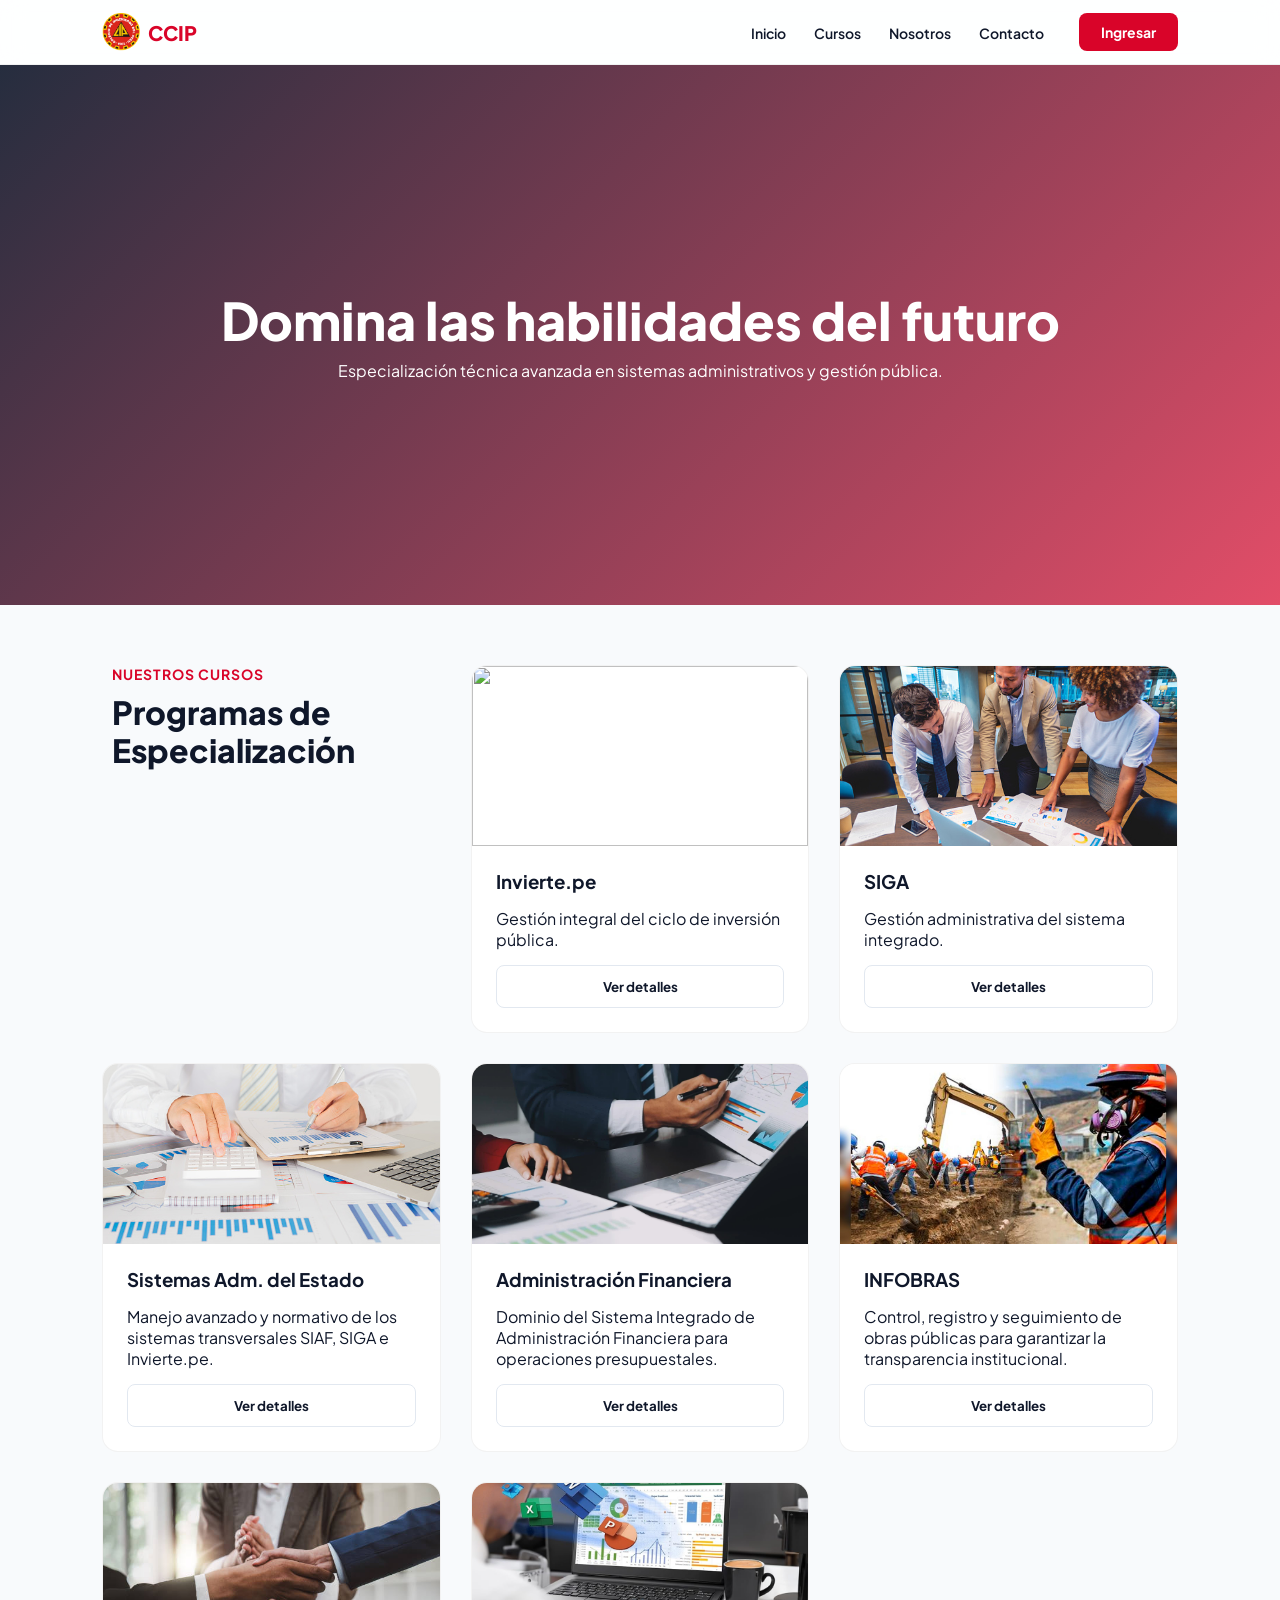
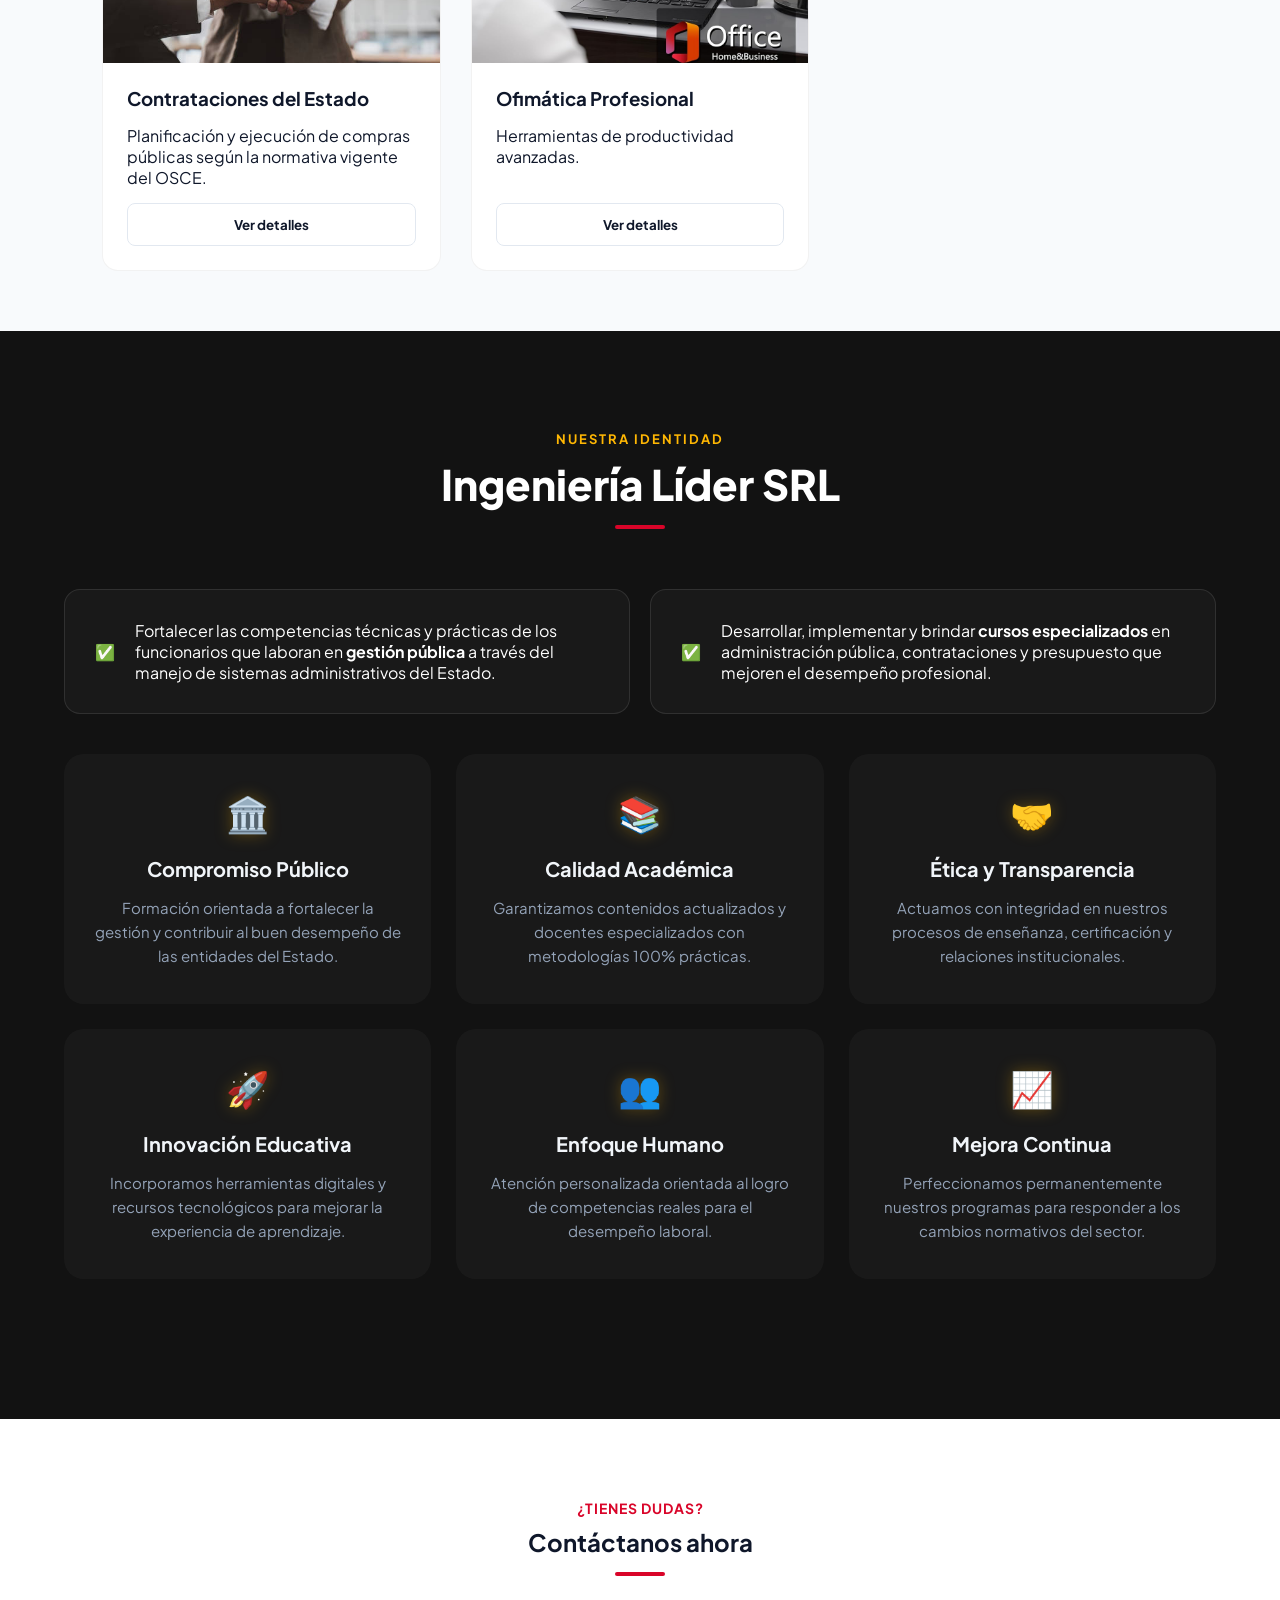
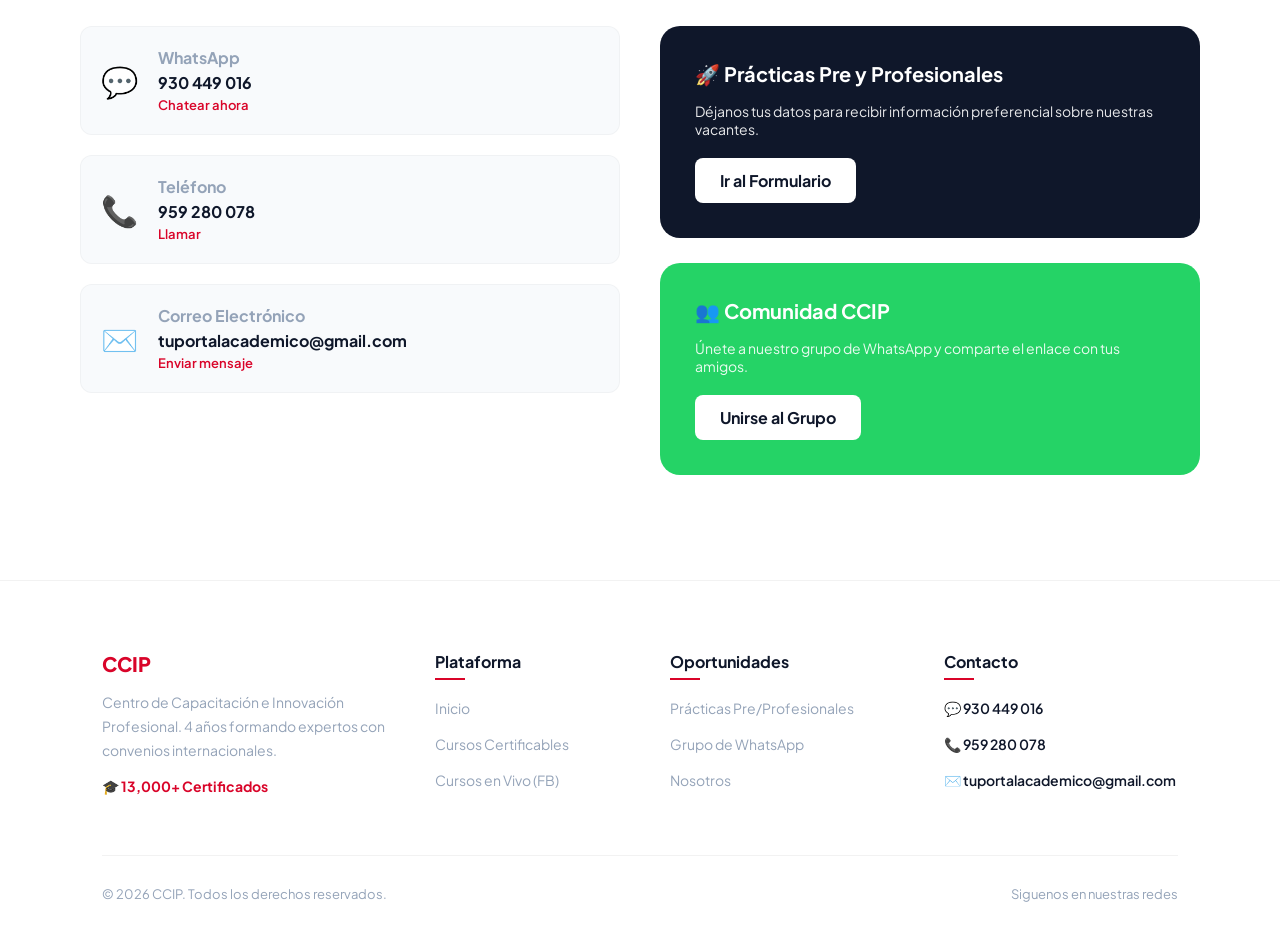
==== index.html @ 37084338 "icon Agregado para la ventana de busqueda" ====
<!DOCTYPE html>
<html lang="es">
<head>
    <meta charset="UTF-8">
    <meta name="viewport" content="width=device-width, initial-scale=1.0">
    <title>CCIP | Plataforma de Cursos</title>
    <link rel="icon" type="image/png" href="img/log.svg">
    
    <link rel="apple-touch-icon" href="img/log.svg">
    <link rel="stylesheet" href="style/styles.css">

    <link href="https://fonts.googleapis.com/css2?family=Plus+Jakarta+Sans:wght@400;600;700;800&display=swap" rel="stylesheet">
</head>
<body>

    <div id="header"></div>
    <main id="home"></main>
    <div id="footer"></div>

    <script>
        document.addEventListener("DOMContentLoaded", initApp);

        async function loadComponent(id, file) {
            const container = document.getElementById(id);
            if (!container) return;

            try {
                const response = await fetch(file);
                if (!response.ok) throw new Error(`Error ${response.status}`);
                
                const html = await response.text();
                container.innerHTML = html;

                // Avisamos al CSS que el componente ya cargó
                container.classList.add('loaded');

                if (id === "header") initMenu();
            } catch (error) {
                console.error(`Error cargando ${file}:`, error);
                container.innerHTML = `<p style="text-align:center;padding:20px">Error al cargar contenido.</p>`;
            }
        }

        function initMenu() {
            const hamburger = document.querySelector(".hamburger");
            const navMenu = document.querySelector(".nav-menu");
            const navLinks = document.querySelectorAll(".nav-links a");

            if (!hamburger || !navMenu) return;

            const toggleMenu = () => {
                hamburger.classList.toggle("active");
                navMenu.classList.toggle("active");
                document.body.classList.toggle("menu-open");
            };

            hamburger.addEventListener("click", toggleMenu);

            navLinks.forEach(link => {
                link.addEventListener("click", () => {
                    hamburger.classList.remove("active");
                    navMenu.classList.remove("active");
                    document.body.classList.remove("menu-open");
                });
            });

            window.addEventListener("resize", () => {
                if (window.innerWidth > 992 && navMenu.classList.contains("active")) {
                    hamburger.classList.remove("active");
                    navMenu.classList.remove("active");
                    document.body.classList.remove("menu-open");
                }
            });
        }

        async function initApp() {
            // Carga secuencial para mejor control, o Promise.all para velocidad
            await loadComponent("header", "header.html");
            await loadComponent("home", "home.html");
            await loadComponent("footer", "footer.html");
            console.log("Plataforma CCIP lista.");
        }
    </script>
</body>
</html>
---- style/styles.css ----
/* ======================================================
VARIABLES GLOBALES
====================================================== */

:root {
    /* Paleta de Identidad */
    --primary: #d90429; /* Rojo principal */
    --primary-dark: #b10322; /* Rojo oscuro para hovers */
    --accent: #ffb703; /* Amarillo vibrante para iconos/detalles */
    --accent-soft: #ffea00; /* Amarillo suave */

    /* Fondos y Textos */
    --bg-dark: #121212; /* Reemplazo del azul oscuro por Negro/Gris neutro */
    --bg-card: #1e1e1e; /* Color para tarjetas sobre fondo oscuro */
    --white: #ffffff;
    --text-dark: #0f172a;
    --text-light: #94a3b8;

    /* Otros */
    --nav-height: 65px;
    --transition: 0.3s cubic-bezier(0.4, 0, 0.2, 1);
}
/* ======================================================
RESET GLOBAL Y SOLUCIÓN RESPLANDOR
====================================================== */

* {
    margin: 0;
    padding: 0;
    box-sizing: border-box;
    font-family: 'Plus Jakarta Sans', sans-serif;

    /* BLOQUEO TOTAL DE SELECCIÓN DE TEXTO Y CONTENIDO */
    -webkit-user-select: none;
    -moz-user-select: none;
    -ms-user-select: none;
    user-select: none;
    /* EVITAR ARRASTRAR IMÁGENES */
    -webkit-user-drag: none;
}

/* Permitir selección de texto solo en elementos necesarios para UX */
p,
h1,
h2,
h3,
h4,
span,
a {
    user-select: text;
}

body {
    background: #f8fafc;
    color: var(--text-dark);
    min-height: 100vh;
    display: flex;
    flex-direction: column;
    /* Suavizado de fuentes */
    -webkit-font-smoothing: antialiased;
    -moz-osx-font-smoothing: grayscale;
}

/* Mejor control de carga para evitar saltos visuales */
#header,
#home,
#footer {
    opacity: 0;
    visibility: hidden;
    transition: opacity 0.4s ease-in-out;
}

#header.loaded,
#home.loaded,
#footer.loaded {
    opacity: 1;
    visibility: visible;
}

/* Bloquear scroll cuando menú abre */
body.menu-open {
    overflow: hidden;
}

/* ======================================================
NAVBAR
====================================================== */

.navbar {
    position: sticky;
    top: 0;
    height: var(--nav-height);
    display: flex;
    align-items: center;
    justify-content: space-between;
    padding: 0 8%;
    background: rgba(255, 255, 255, 0.85);
    backdrop-filter: blur(12px);
    -webkit-backdrop-filter: blur(12px); /* Compatibilidad Safari */
    border-bottom: 1px solid rgba(0, 0, 0, 0.05);
    z-index: 1000;
}

/* ======================================================
LOGO
====================================================== */

.logo-container {
    display: flex;
    align-items: center;
    gap: 8px;
    text-decoration: none;
    /* Evitar que el logo se deforme en tablets */
    flex-shrink: 0;
}

.logo-img {
    height: 38px;
    width: auto;
}

.logo-text {
    font-size: 20px;
    font-weight: 800;
    color: var(--primary);
}

/* ======================================================
MENU DESKTOP
====================================================== */

.nav-menu {
    display: flex;
    align-items: center;
    gap: 35px;
}

.nav-links {
    display: flex;
    gap: 28px;
    list-style: none;
}

.nav-links a {
    text-decoration: none;
    font-size: 14px;
    font-weight: 600;
    color: var(--text-dark);
    position: relative;
    transition: var(--transition);
    padding: 5px 0;
}

.nav-links a::after {
    content: '';
    position: absolute;
    left: 0;
    bottom: -2px;
    width: 0;
    height: 2px;
    background: var(--primary);
    transition: var(--transition);
}

.nav-links a:hover {
    color: var(--primary);
}

.nav-links a:hover::after {
    width: 100%;
}

/* ======================================================
BOTON LOGIN
====================================================== */

.btn-login {
    background: var(--primary);
    color: white !important;
    padding: 10px 22px;
    border-radius: 8px;
    text-decoration: none;
    font-size: 14px;
    font-weight: 700;
    transition: var(--transition);
    border: none;
    cursor: pointer;
    display: inline-block;
}

.btn-login:hover {
    background: var(--primary-dark);
    transform: translateY(-1px);
    box-shadow: 0 4px 12px rgba(217, 4, 41, 0.2);
}

/* ======================================================
HAMBURGER (Mejorado para Laptop)
====================================================== */

.hamburger {
    display: none; /* Oculto por defecto */
    flex-direction: column;
    gap: 5px;
    border: none;
    background: none;
    cursor: pointer;
    padding: 5px;
    z-index: 1001;
}

.hamburger span {
    width: 26px;
    height: 3px;
    background: var(--text-dark);
    border-radius: 3px;
    transition: var(--transition);
}

/* Animación X */
.hamburger.active span:nth-child(1) {
    transform: rotate(45deg) translate(5px, 6px);
}

.hamburger.active span:nth-child(2) {
    opacity: 0;
    transform: translateX(-10px);
}

.hamburger.active span:nth-child(3) {
    transform: rotate(-45deg) translate(5px, -6px);
}

/* ======================================================
HERO
====================================================== */

.hero {
    height: 60vh;
    min-height: 400px;
    background:
        linear-gradient(135deg, rgba(15, 23, 42, 0.9), rgba(217, 4, 41, 0.7)),
        url('https://images.unsplash.com/photo-1522202176988-66273c2fd55f');
    background-size: cover;
    background-position: center;
    background-attachment: scroll; /* Cambiado de fixed para mejor rendimiento móvil */
    display: flex;
    align-items: center;
    justify-content: center;
    text-align: center;
    color: white;
    padding: 40px 24px;
}

.hero-content h1 {
    font-size: clamp(28px, 5vw, 52px);
    font-weight: 800;
    line-height: 1.2;
    margin-bottom: 0.5rem;
}

/* ======================================================
SECCIÓN CURSOS - ENCABEZADO
====================================================== */

.courses-header {
    margin-bottom: 40px; /* Espacio entre el título y las tarjetas */
    padding: 0 10px;
}

.sub-title-courses {
    display: block;
    color: var(--primary);
    font-size: 14px;
    font-weight: 700;
    text-transform: uppercase;
    letter-spacing: 1px;
    margin-bottom: 10px; /* Esto quita lo "apegado" */
}

.title {
    font-size: clamp(24px, 4vw, 32px);
    font-weight: 800;
    color: var(--text-dark);
    line-height: 1.2;
}

/* ======================================================
CONTENEDOR Y GRID (AJUSTADO)
====================================================== */

.courses-grid {
    padding: 60px 8%;
    display: grid;
    /* auto-fill es mejor que auto-fit para que las tarjetas no se estiren raro */
    grid-template-columns: repeat(auto-fill, minmax(300px, 1fr));
    gap: 30px;
    width: 100%;
}

/* ======================================================
CONTENEDOR Y GRID
====================================================== */

.container {
    flex: 1;
}

.courses-grid {
    display: grid;
    grid-template-columns: repeat(auto-fit, minmax(280px, 1fr));
    gap: 30px;
    width: 100%;
}

/* ======================================================
CARDS
====================================================== */

.card {
    background: white;
    border-radius: 16px;
    overflow: hidden;
    border: 1px solid rgba(0, 0, 0, 0.05);
    transition: var(--transition);
    /* Mantenemos el flex vertical */
    display: flex;
    flex-direction: column;
    height: 100%;
}

.card:hover {
    transform: translateY(-8px);
    box-shadow: 0 20px 30px rgba(0, 0, 0, 0.08);
}

.card-img {
    width: 100%;
    height: 180px;
    object-fit: cover;
}

.card-body {
    padding: 24px;
    display: flex;
    flex-direction: column;
    gap: 15px;
    flex-grow: 1;
}

.btn-card {
    width: 100%;
    padding: 12px;
    border: 1.5px solid #e2e8f0;
    border-radius: 8px;
    background: white;
    cursor: pointer;
    font-weight: 700;
    transition: var(--transition);
    margin-top: auto; /* Empuja el botón al final del contenedor flex */
    text-align: center;
    text-decoration: none;
    color: var(--text-dark);
}

.btn-card:hover {
    background: var(--text-dark);
    color: white;
    border-color: var(--text-dark);
}

/* ======================================================
ESTILOS SECCIÓN NOSOTROS (PROFESIONAL Y FULL WIDTH)
====================================================== */

.nosotros-section {
    width: 100%;
    padding: 100px 0;
    background-color: var(--bg-dark);
    color: var(--white); /* Fondo azul oscuro profundo */
    color: #ffffff;
    position: relative;
    overflow: hidden;
}

.nosotros-container {
    width: 100%;
    max-width: 1400px; /* Ancho máximo para pantallas grandes */
    padding: 0 5%;
    margin: 0 auto;
}

.nosotros-header {
    text-align: center;
    margin-bottom: 60px;
}

.sub-title {
    color: var(--accent);
    text-transform: uppercase;
    letter-spacing: 2px;
    font-size: 13px;
    font-weight: 700;
    display: block;
    margin-bottom: 10px;
}

.nosotros-header h2 {
    font-size: clamp(28px, 4vw, 42px);
    font-weight: 800;
}

.header-line {
    width: 60px;
    height: 4px;
    background: var(--primary);
    margin: 20px auto;
    border-radius: 2px;
}

/* Grids Responsivos */
.purpose-grid,
.valores-grid {
    display: grid;
    gap: 30px;
    margin-bottom: 40px;
}

/* 2 columnas para propósitos en desktop */
.purpose-grid {
    display: grid;
    grid-template-columns: repeat(auto-fit, minmax(280px, 1fr));
    gap: 20px;
    margin-bottom: 40px;
}

/* 3 columnas para valores en desktop */
.valores-grid {
    display: grid;
    /* En pantallas grandes forzamos 3 columnas iguales */
    grid-template-columns: repeat(3, 1fr);
    gap: 25px;
    width: 100%;
}

/* Tarjetas de Propósito */
.purpose-card {
    background: rgba(255, 255, 255, 0.03);
    padding: 30px;
    border-radius: 16px;
    border: 1px solid rgba(255, 255, 255, 0.1);
    display: flex;
    gap: 20px;
    align-items: center;
    transition: var(--transition);
}

.purpose-card:hover {
    background: rgba(255, 255, 255, 0.07);
    transform: translateY(-5px);
}

/* Ítems de Valores (Estilo Moderno) */
.valor-item {
    min-height: 250px; /* Altura mínima para que todas sean uniformes */
    display: flex;
    flex-direction: column;
    align-items: center;
    justify-content: center;
    text-align: center;
    padding: 30px;
    background: rgba(255, 255, 255, 0.03);
    border-radius: 20px;
    transition: var(--transition);
}

.valor-item:hover {
    background: rgba(255, 255, 255, 0.05);
    border-bottom: 3px solid var(--primary);
    transform: translateY(-8px);
    box-shadow: 0 20px 40px rgba(0, 0, 0, 0.2);
}

.icon-box {
    font-size: 35px;
    margin-bottom: 20px;
    filter: drop-shadow(0 0 8px rgba(255, 183, 3, 0.3));
}

.valor-item h3 {
    font-size: 20px;
    margin-bottom: 15px;
    color: #f1f5f9;
}

.valor-item p {
    font-size: 15px;
    color: #94a3b8;
    line-height: 1.6;
}

/* Botón Moderno */

.btn-modern {
    padding: 16px 40px;
    background: transparent;
    border: 2px solid var(--primary);
    color: white;
    text-decoration: none;
    font-weight: 700;
    border-radius: 50px;
    transition: var(--transition);
    display: inline-block;
}

.btn-modern:hover {
    background: var(--primary-dark);
    box-shadow: 0 10px 25px rgba(217, 4, 41, 0.4);
}

/* ======================================================
RESPONSIVE AJUSTES
====================================================== */
/* Responsivo: Cuando la pantalla mide menos de 1024px */
@media (max-width: 1024px) {
    .valores-grid {
        /* Se divide en 2 columnas exactas (quedarán 3 filas de 2) */
        grid-template-columns: repeat(2, 1fr);
    }
}

/* Responsivo: Para celulares (menos de 600px) */
@media (max-width: 600px) {
    .valores-grid {
        /* Mantiene las 2 columnas pero reduce el espacio para que no se vea apretado */
        grid-template-columns: repeat(2, 1fr);
        gap: 15px;
    }
}
@media (max-width: 768px) {
    .valores-grid {
        /* En móvil bajamos el mínimo a 140px para que entren 2 por fila */
        grid-template-columns: repeat(auto-fit, minmax(160px, 1fr));
        gap: 15px;
    }

    .valor-item {
        padding: 15px 10px;
    }

    .icon-box {
        font-size: 24px;
        margin-bottom: 8px;
    }

    .valor-item h3 {
        font-size: 14px; /* Título más pequeño para que quepa en 2 columnas */
    }

    .valor-item p {
        display: none; /* OPCIONAL: Oculta el texto largo en móvil para que se vea más limpio */
    }
}

/* ======================================================
    ESTILOS SECCIÓN CONTACTO
   ====================================================== */
.contacto-section {
    padding: 80px;
    background-color: #ffffff;
}

.contacto-header {
    text-align: center;
    margin-bottom: 50px;
}

.header-line {
    width: 50px;
    height: 4px;
    background: var(--primary);
    margin: 15px auto;
    border-radius: 2px;
}

.contacto-grid {
    display: grid;
    grid-template-columns: 1fr 1fr;
    gap: 40px;
    align-items: start;
}

/* Tarjetas de Información Directa */
.info-card {
    display: flex;
    align-items: center;
    gap: 20px;
    padding: 20px;
    background: #f8fafc;
    border-radius: 12px;
    margin-bottom: 20px;
    border: 1px solid rgba(0, 0, 0, 0.03);
    transition: var(--transition);
}

.info-card:hover {
    transform: translateX(10px);
    background: #ffffff;
    box-shadow: var(--shadow-md);
}

.info-icon {
    font-size: 30px;
}

.info-text h4 {
    font-size: 16px;
    color: var(--text-light);
    margin-bottom: 4px;
}

.info-text p {
    font-weight: 700;
    color: var(--text-dark);
}

.btn-link {
    font-size: 13px;
    color: var(--primary);
    text-decoration: none;
    font-weight: 600;
}

/* Cuadros Extras (Formulario y Grupo) */
.extra-box {
    background: var(--text-dark);
    color: white;
    padding: 35px;
    border-radius: 20px;
    margin-bottom: 25px;
}

.extra-box.whatsapp-group {
    background: #25d366; /* Color oficial WhatsApp */
}

.extra-box h3 {
    margin-bottom: 15px;
    font-size: 20px;
}

.extra-box p {
    font-size: 14px;
    margin-bottom: 20px;
    opacity: 0.9;
}

.btn-accent,
.btn-whatsapp {
    display: inline-block;
    padding: 12px 25px;
    border-radius: 8px;
    text-decoration: none;
    font-weight: 700;
    background: white;
    color: var(--text-dark);
    transition: var(--transition);
}

.btn-accent:hover,
.btn-whatsapp:hover {
    transform: translateY(-3px);
    box-shadow: 0 5px 15px rgba(0, 0, 0, 0.3);
}

/* Responsive */
@media (max-width: 992px) {
    .contacto-grid {
        grid-template-columns: 1fr;
    }
}

/* ======================================================
   ESTILOS FOOTER ELEGANTE
   ====================================================== */
.main-footer {
    background: #ffffff;
    padding: 70px 8% 30px;
    border-top: 1px solid rgba(0, 0, 0, 0.05);
    margin-top: auto;
}

.footer-grid {
    display: grid;
    grid-template-columns: 1.5fr 1fr 1.2fr 1.2fr; /* Columnas desiguales para mejor flujo */
    gap: 40px;
    margin-bottom: 50px;
}

.footer-col h4 {
    color: var(--text-dark);
    font-size: 16px;
    font-weight: 700;
    margin-bottom: 25px;
    position: relative;
}

/* Línea roja decorativa bajo los títulos */
.footer-col h4::after {
    content: '';
    position: absolute;
    left: 0;
    bottom: -8px;
    width: 30px;
    height: 2px;
    background: var(--primary);
}

.footer-description {
    font-size: 14px;
    color: var(--text-light);
    line-height: 1.7;
}

.footer-stats {
    margin-top: 15px;
    font-weight: 700;
    color: var(--primary);
    font-size: 14px;
}

.footer-col ul {
    list-style: none;
}

.footer-col ul li {
    margin-bottom: 15px;
}

.footer-col ul li a {
    text-decoration: none;
    color: var(--text-light);
    font-size: 14px;
    transition: var(--transition);
    display: inline-block;
}

.footer-col ul li a:hover {
    color: var(--primary);
    transform: translateX(5px);
}

.contact-list li a {
    color: var(--text-dark) !important;
    font-weight: 600;
}

.footer-bottom {
    padding-top: 30px;
    border-top: 1px solid rgba(0, 0, 0, 0.05);
    display: flex;
    justify-content: space-between;
    align-items: center;
    color: var(--text-light);
    font-size: 13px;
}

/* ======================================================
    RESPONSIVE FOOTER
   ====================================================== */
@media (max-width: 1024px) {
    .footer-grid {
        grid-template-columns: 1fr 1fr; /* 2 columnas en tablets */
    }
}

@media (max-width: 600px) {
    .footer-grid {
        grid-template-columns: 1fr; /* 1 columna en celulares */
        text-align: center;
    }

    .footer-col h4::after {
        left: 50%;
        transform: translateX(-50%);
    }

    .footer-bottom {
        flex-direction: column;
        gap: 15px;
        text-align: center;
    }
}
/* ======================================================
RESPONSIVE: TABLET Y MOVIL (Max 992px)
====================================================== */

@media (max-width: 768px) {
    .hamburger {
        display: flex;
    }

    .navbar {
        padding: 0 6%;
    }

    /* MENU MOBILE TIPO OVERLAY */
    .nav-menu {
        position: fixed;
        top: 0;
        right: -100%; /* Oculto a la derecha */
        width: 80%;
        max-width: 400px;
        height: 100vh;
        background: white;
        flex-direction: column;
        justify-content: center;
        align-items: center;
        gap: 40px;
        z-index: 999;
        transition: right 0.4s cubic-bezier(0.4, 0, 0.2, 1);
        box-shadow: -10px 0 30px rgba(0, 0, 0, 0.1);
        display: flex; /* Cambiado de none para permitir animación */
    }

    /* MENU ACTIVO */
    .nav-menu.active {
        right: 0;
    }

    .nav-links {
        flex-direction: column;
        align-items: center;
        gap: 30px;
    }

    .nav-links a {
        font-size: 18px;
    }

    .btn-login {
        width: 200px;
        text-align: center;
    }
}

/* ======================================================
MOVIL (Max 600px)
====================================================== */

@media (max-width: 600px) {
    .container {
    }

    .hero {
        height: 50vh;
    }

    .footer-bottom {
        justify-content: center;
        text-align: center;
        flex-direction: column;
    }
}
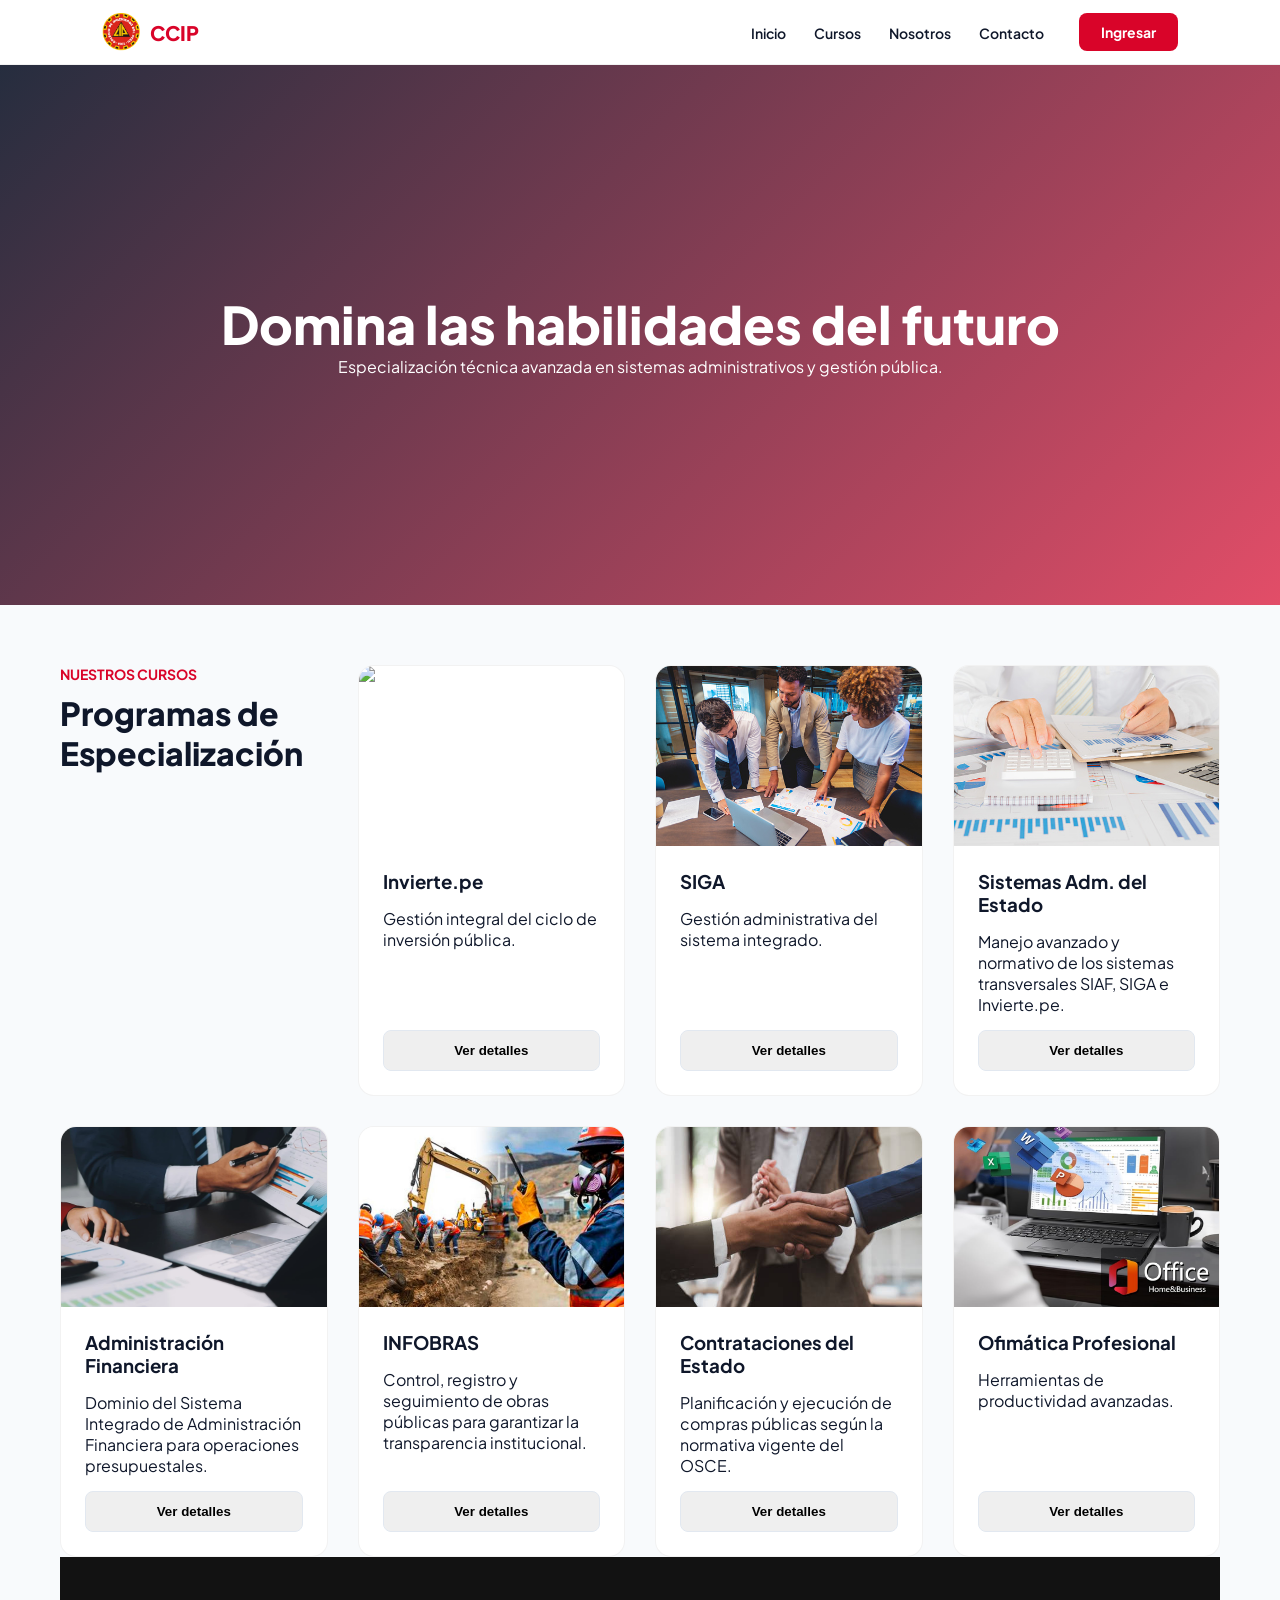
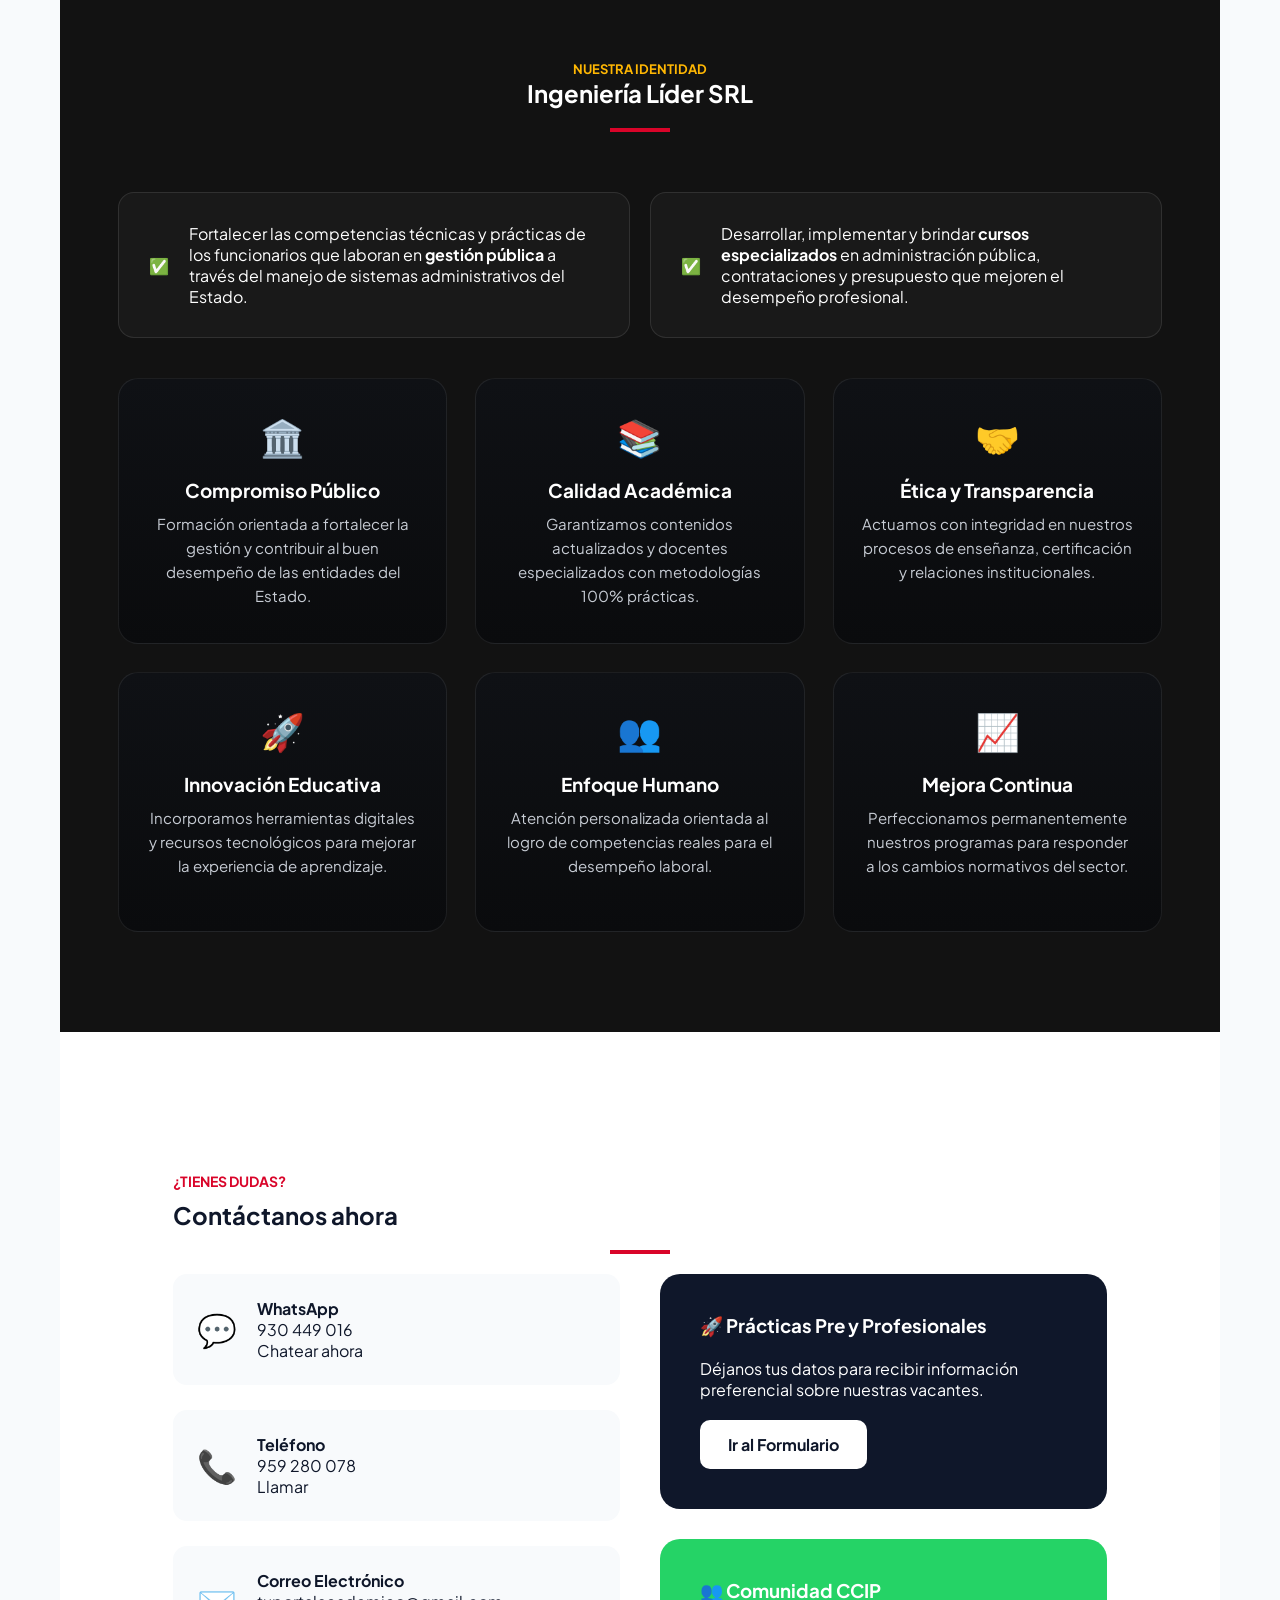
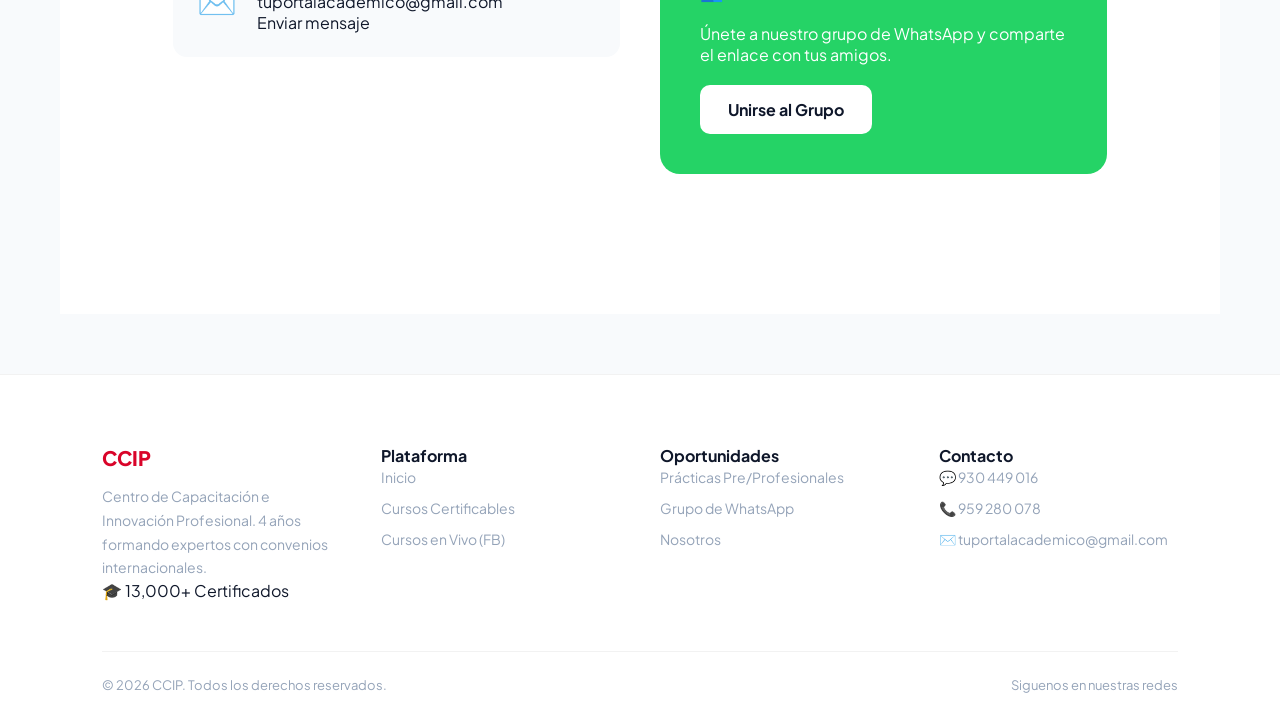
==== commit 7cd78ce1: "mejoramos el responsive de la pagina" ====
--- a/index.html
+++ b/index.html
@@ -1,85 +1,94 @@
-<!DOCTYPE html>
+<!doctype html>
 <html lang="es">
-<head>
-    <meta charset="UTF-8">
-    <meta name="viewport" content="width=device-width, initial-scale=1.0">
-    <title>CCIP | Plataforma de Cursos</title>
-    <link rel="icon" type="image/png" href="img/log.svg">
-    
-    <link rel="apple-touch-icon" href="img/log.svg">
-    <link rel="stylesheet" href="style/styles.css">
+    <head>
+        <meta charset="UTF-8" />
+        <meta name="viewport" content="width=device-width, initial-scale=1.0" />
+        <title>CCIP | Plataforma de Cursos</title>
+        <link rel="icon" type="image/png" href="img/log.svg" />
 
-    <link href="https://fonts.googleapis.com/css2?family=Plus+Jakarta+Sans:wght@400;600;700;800&display=swap" rel="stylesheet">
-</head>
-<body>
+        <link rel="apple-touch-icon" href="img/log.svg" />
+        <link rel="stylesheet" href="style/styles.css" />
 
-    <div id="header"></div>
-    <main id="home"></main>
-    <div id="footer"></div>
+        <link
+            href="https://fonts.googleapis.com/css2?family=Plus+Jakarta+Sans:wght@400;600;700;800&display=swap"
+            rel="stylesheet"
+        />
+    </head>
+    <body>
+        <div id="header"></div>
+        <main id="home"></main>
+        <div id="footer"></div>
 
-    <script>
-        document.addEventListener("DOMContentLoaded", initApp);
+        <script>
+            document.addEventListener('DOMContentLoaded', initApp);
 
-        async function loadComponent(id, file) {
-            const container = document.getElementById(id);
-            if (!container) return;
+            async function loadComponent(id, file) {
+                const container = document.getElementById(id);
+                if (!container) return;
 
-            try {
-                const response = await fetch(file);
-                if (!response.ok) throw new Error(`Error ${response.status}`);
-                
-                const html = await response.text();
-                container.innerHTML = html;
+                try {
+                    const response = await fetch(file);
+                    if (!response.ok) throw new Error(`Error ${response.status}`);
 
-                // Avisamos al CSS que el componente ya cargó
-                container.classList.add('loaded');
+                    const html = await response.text();
+                    container.innerHTML = html;
 
-                if (id === "header") initMenu();
-            } catch (error) {
-                console.error(`Error cargando ${file}:`, error);
-                container.innerHTML = `<p style="text-align:center;padding:20px">Error al cargar contenido.</p>`;
+                    // Avisamos al CSS que el componente ya cargó
+                    container.classList.add('loaded');
+
+                    if (id === 'header') initMenu();
+                } catch (error) {
+                    console.error(`Error cargando ${file}:`, error);
+                    container.innerHTML = `<p style="text-align:center;padding:20px">Error al cargar contenido.</p>`;
+                }
             }
-        }
 
-        function initMenu() {
-            const hamburger = document.querySelector(".hamburger");
-            const navMenu = document.querySelector(".nav-menu");
-            const navLinks = document.querySelectorAll(".nav-links a");
+            function initMenu() {
+                const hamburger = document.querySelector('.hamburger');
+                const navMenu = document.querySelector('.nav-menu');
+                const navLinks = document.querySelectorAll('.nav-links a');
 
-            if (!hamburger || !navMenu) return;
+                if (!hamburger || !navMenu) return;
 
-            const toggleMenu = () => {
-                hamburger.classList.toggle("active");
-                navMenu.classList.toggle("active");
-                document.body.classList.toggle("menu-open");
-            };
+                function openMenu() {
+                    hamburger.classList.add('active');
+                    navMenu.classList.add('active');
+                    document.body.classList.add('menu-open');
+                }
 
-            hamburger.addEventListener("click", toggleMenu);
+                function closeMenu() {
+                    hamburger.classList.remove('active');
+                    navMenu.classList.remove('active');
+                    document.body.classList.remove('menu-open');
+                }
 
-            navLinks.forEach(link => {
-                link.addEventListener("click", () => {
-                    hamburger.classList.remove("active");
-                    navMenu.classList.remove("active");
-                    document.body.classList.remove("menu-open");
+                function toggleMenu() {
+                    if (navMenu.classList.contains('active')) {
+                        closeMenu();
+                    } else {
+                        openMenu();
+                    }
+                }
+
+                hamburger.addEventListener('click', toggleMenu);
+
+                navLinks.forEach((link) => {
+                    link.addEventListener('click', closeMenu);
                 });
-            });
 
-            window.addEventListener("resize", () => {
-                if (window.innerWidth > 992 && navMenu.classList.contains("active")) {
-                    hamburger.classList.remove("active");
-                    navMenu.classList.remove("active");
-                    document.body.classList.remove("menu-open");
-                }
-            });
-        }
-
-        async function initApp() {
-            // Carga secuencial para mejor control, o Promise.all para velocidad
-            await loadComponent("header", "header.html");
-            await loadComponent("home", "home.html");
-            await loadComponent("footer", "footer.html");
-            console.log("Plataforma CCIP lista.");
-        }
-    </script>
-</body>
-</html>+                window.addEventListener('resize', () => {
+                    if (window.innerWidth > 992) {
+                        closeMenu();
+                    }
+                });
+            }
+            async function initApp() {
+                // Carga secuencial para mejor control, o Promise.all para velocidad
+                await loadComponent('header', 'header.html');
+                await loadComponent('home', 'home.html');
+                await loadComponent('footer', 'footer.html');
+                console.log('Plataforma CCIP lista.');
+            }
+        </script>
+    </body>
+</html>
--- a/style/styles.css
+++ b/style/styles.css
@@ -1,122 +1,131 @@
 /* ======================================================
-VARIABLES GLOBALES
+   1. VARIABLES
 ====================================================== */
 
 :root {
-    /* Paleta de Identidad */
-    --primary: #d90429; /* Rojo principal */
-    --primary-dark: #b10322; /* Rojo oscuro para hovers */
-    --accent: #ffb703; /* Amarillo vibrante para iconos/detalles */
-    --accent-soft: #ffea00; /* Amarillo suave */
-
-    /* Fondos y Textos */
-    --bg-dark: #121212; /* Reemplazo del azul oscuro por Negro/Gris neutro */
-    --bg-card: #1e1e1e; /* Color para tarjetas sobre fondo oscuro */
+    /* colores */
+
+    --primary: #d90429;
+    --primary-dark: #b10322;
+    --accent: #ffb703;
+
+    --bg-main: #f8fafc;
+    --bg-dark: #121212;
+    --bg-card: #1e1e1e;
+
     --white: #ffffff;
+
     --text-dark: #0f172a;
     --text-light: #94a3b8;
 
-    /* Otros */
+    /* layout */
+
+    --container: 1200px;
     --nav-height: 65px;
+
+    /* animación */
+
     --transition: 0.3s cubic-bezier(0.4, 0, 0.2, 1);
 }
-/* ======================================================
-RESET GLOBAL Y SOLUCIÓN RESPLANDOR
-====================================================== */
-
-* {
+
+/* ======================================================
+   2. RESET
+====================================================== */
+
+*,
+*::before,
+*::after {
     margin: 0;
     padding: 0;
     box-sizing: border-box;
+}
+
+html,
+body {
+    width: 100%;
+    overflow-x: hidden;
+}
+
+body {
     font-family: 'Plus Jakarta Sans', sans-serif;
 
-    /* BLOQUEO TOTAL DE SELECCIÓN DE TEXTO Y CONTENIDO */
-    -webkit-user-select: none;
-    -moz-user-select: none;
-    -ms-user-select: none;
-    user-select: none;
-    /* EVITAR ARRASTRAR IMÁGENES */
-    -webkit-user-drag: none;
-}
-
-/* Permitir selección de texto solo en elementos necesarios para UX */
-p,
-h1,
-h2,
-h3,
-h4,
-span,
+    background: var(--bg-main);
+    color: var(--text-dark);
+
+    min-height: 100vh;
+
+    display: flex;
+    flex-direction: column;
+
+    -webkit-font-smoothing: antialiased;
+}
+
+img {
+    max-width: 100%;
+    display: block;
+}
+
 a {
-    user-select: text;
-}
-
-body {
-    background: #f8fafc;
-    color: var(--text-dark);
-    min-height: 100vh;
-    display: flex;
-    flex-direction: column;
-    /* Suavizado de fuentes */
-    -webkit-font-smoothing: antialiased;
-    -moz-osx-font-smoothing: grayscale;
-}
-
-/* Mejor control de carga para evitar saltos visuales */
-#header,
-#home,
-#footer {
-    opacity: 0;
-    visibility: hidden;
-    transition: opacity 0.4s ease-in-out;
-}
-
-#header.loaded,
-#home.loaded,
-#footer.loaded {
-    opacity: 1;
-    visibility: visible;
-}
-
-/* Bloquear scroll cuando menú abre */
+    text-decoration: none;
+    color: inherit;
+}
+
+ul {
+    list-style: none;
+}
+
+/* bloquear scroll menu */
+
 body.menu-open {
     overflow: hidden;
-}
-
-/* ======================================================
-NAVBAR
+    height: 100vh;
+}
+
+/* ======================================================
+   3. LAYOUT
+====================================================== */
+
+.container {
+    width: 100%;
+    max-width: var(--container);
+    margin: auto;
+    padding: 60px 20px;
+}
+
+/* ======================================================
+   NAVBAR
 ====================================================== */
 
 .navbar {
     position: sticky;
     top: 0;
     height: var(--nav-height);
+
     display: flex;
     align-items: center;
     justify-content: space-between;
+
     padding: 0 8%;
-    background: rgba(255, 255, 255, 0.85);
+
+    background: rgba(255, 255, 255, 0.9);
     backdrop-filter: blur(12px);
-    -webkit-backdrop-filter: blur(12px); /* Compatibilidad Safari */
+
     border-bottom: 1px solid rgba(0, 0, 0, 0.05);
+
     z-index: 1000;
 }
 
-/* ======================================================
-LOGO
-====================================================== */
+/* LOGO */
 
 .logo-container {
     display: flex;
     align-items: center;
-    gap: 8px;
+    gap: 10px;
     text-decoration: none;
-    /* Evitar que el logo se deforme en tablets */
-    flex-shrink: 0;
 }
 
 .logo-img {
     height: 38px;
-    width: auto;
 }
 
 .logo-text {
@@ -125,9 +134,7 @@
     color: var(--primary);
 }
 
-/* ======================================================
-MENU DESKTOP
-====================================================== */
+/* MENU DESKTOP */
 
 .nav-menu {
     display: flex;
@@ -147,15 +154,13 @@
     font-weight: 600;
     color: var(--text-dark);
     position: relative;
-    transition: var(--transition);
-    padding: 5px 0;
 }
 
 .nav-links a::after {
     content: '';
     position: absolute;
     left: 0;
-    bottom: -2px;
+    bottom: -4px;
     width: 0;
     height: 2px;
     background: var(--primary);
@@ -170,43 +175,33 @@
     width: 100%;
 }
 
-/* ======================================================
-BOTON LOGIN
-====================================================== */
+/* BOTON */
 
 .btn-login {
     background: var(--primary);
-    color: white !important;
+    color: white;
     padding: 10px 22px;
     border-radius: 8px;
     text-decoration: none;
     font-size: 14px;
     font-weight: 700;
     transition: var(--transition);
-    border: none;
-    cursor: pointer;
-    display: inline-block;
 }
 
 .btn-login:hover {
     background: var(--primary-dark);
-    transform: translateY(-1px);
-    box-shadow: 0 4px 12px rgba(217, 4, 41, 0.2);
-}
-
-/* ======================================================
-HAMBURGER (Mejorado para Laptop)
-====================================================== */
+}
+
+/* HAMBURGER */
 
 .hamburger {
-    display: none; /* Oculto por defecto */
+    display: none;
     flex-direction: column;
     gap: 5px;
     border: none;
     background: none;
     cursor: pointer;
-    padding: 5px;
-    z-index: 1001;
+    z-index: 2100;
 }
 
 .hamburger span {
@@ -214,585 +209,10 @@
     height: 3px;
     background: var(--text-dark);
     border-radius: 3px;
-    transition: var(--transition);
-}
-
-/* Animación X */
-.hamburger.active span:nth-child(1) {
-    transform: rotate(45deg) translate(5px, 6px);
-}
-
-.hamburger.active span:nth-child(2) {
-    opacity: 0;
-    transform: translateX(-10px);
-}
-
-.hamburger.active span:nth-child(3) {
-    transform: rotate(-45deg) translate(5px, -6px);
-}
-
-/* ======================================================
-HERO
-====================================================== */
-
-.hero {
-    height: 60vh;
-    min-height: 400px;
-    background:
-        linear-gradient(135deg, rgba(15, 23, 42, 0.9), rgba(217, 4, 41, 0.7)),
-        url('https://images.unsplash.com/photo-1522202176988-66273c2fd55f');
-    background-size: cover;
-    background-position: center;
-    background-attachment: scroll; /* Cambiado de fixed para mejor rendimiento móvil */
-    display: flex;
-    align-items: center;
-    justify-content: center;
-    text-align: center;
-    color: white;
-    padding: 40px 24px;
-}
-
-.hero-content h1 {
-    font-size: clamp(28px, 5vw, 52px);
-    font-weight: 800;
-    line-height: 1.2;
-    margin-bottom: 0.5rem;
-}
-
-/* ======================================================
-SECCIÓN CURSOS - ENCABEZADO
-====================================================== */
-
-.courses-header {
-    margin-bottom: 40px; /* Espacio entre el título y las tarjetas */
-    padding: 0 10px;
-}
-
-.sub-title-courses {
-    display: block;
-    color: var(--primary);
-    font-size: 14px;
-    font-weight: 700;
-    text-transform: uppercase;
-    letter-spacing: 1px;
-    margin-bottom: 10px; /* Esto quita lo "apegado" */
-}
-
-.title {
-    font-size: clamp(24px, 4vw, 32px);
-    font-weight: 800;
-    color: var(--text-dark);
-    line-height: 1.2;
-}
-
-/* ======================================================
-CONTENEDOR Y GRID (AJUSTADO)
-====================================================== */
-
-.courses-grid {
-    padding: 60px 8%;
-    display: grid;
-    /* auto-fill es mejor que auto-fit para que las tarjetas no se estiren raro */
-    grid-template-columns: repeat(auto-fill, minmax(300px, 1fr));
-    gap: 30px;
-    width: 100%;
-}
-
-/* ======================================================
-CONTENEDOR Y GRID
-====================================================== */
-
-.container {
-    flex: 1;
-}
-
-.courses-grid {
-    display: grid;
-    grid-template-columns: repeat(auto-fit, minmax(280px, 1fr));
-    gap: 30px;
-    width: 100%;
-}
-
-/* ======================================================
-CARDS
-====================================================== */
-
-.card {
-    background: white;
-    border-radius: 16px;
-    overflow: hidden;
-    border: 1px solid rgba(0, 0, 0, 0.05);
-    transition: var(--transition);
-    /* Mantenemos el flex vertical */
-    display: flex;
-    flex-direction: column;
-    height: 100%;
-}
-
-.card:hover {
-    transform: translateY(-8px);
-    box-shadow: 0 20px 30px rgba(0, 0, 0, 0.08);
-}
-
-.card-img {
-    width: 100%;
-    height: 180px;
-    object-fit: cover;
-}
-
-.card-body {
-    padding: 24px;
-    display: flex;
-    flex-direction: column;
-    gap: 15px;
-    flex-grow: 1;
-}
-
-.btn-card {
-    width: 100%;
-    padding: 12px;
-    border: 1.5px solid #e2e8f0;
-    border-radius: 8px;
-    background: white;
-    cursor: pointer;
-    font-weight: 700;
-    transition: var(--transition);
-    margin-top: auto; /* Empuja el botón al final del contenedor flex */
-    text-align: center;
-    text-decoration: none;
-    color: var(--text-dark);
-}
-
-.btn-card:hover {
-    background: var(--text-dark);
-    color: white;
-    border-color: var(--text-dark);
-}
-
-/* ======================================================
-ESTILOS SECCIÓN NOSOTROS (PROFESIONAL Y FULL WIDTH)
-====================================================== */
-
-.nosotros-section {
-    width: 100%;
-    padding: 100px 0;
-    background-color: var(--bg-dark);
-    color: var(--white); /* Fondo azul oscuro profundo */
-    color: #ffffff;
-    position: relative;
-    overflow: hidden;
-}
-
-.nosotros-container {
-    width: 100%;
-    max-width: 1400px; /* Ancho máximo para pantallas grandes */
-    padding: 0 5%;
-    margin: 0 auto;
-}
-
-.nosotros-header {
-    text-align: center;
-    margin-bottom: 60px;
-}
-
-.sub-title {
-    color: var(--accent);
-    text-transform: uppercase;
-    letter-spacing: 2px;
-    font-size: 13px;
-    font-weight: 700;
-    display: block;
-    margin-bottom: 10px;
-}
-
-.nosotros-header h2 {
-    font-size: clamp(28px, 4vw, 42px);
-    font-weight: 800;
-}
-
-.header-line {
-    width: 60px;
-    height: 4px;
-    background: var(--primary);
-    margin: 20px auto;
-    border-radius: 2px;
-}
-
-/* Grids Responsivos */
-.purpose-grid,
-.valores-grid {
-    display: grid;
-    gap: 30px;
-    margin-bottom: 40px;
-}
-
-/* 2 columnas para propósitos en desktop */
-.purpose-grid {
-    display: grid;
-    grid-template-columns: repeat(auto-fit, minmax(280px, 1fr));
-    gap: 20px;
-    margin-bottom: 40px;
-}
-
-/* 3 columnas para valores en desktop */
-.valores-grid {
-    display: grid;
-    /* En pantallas grandes forzamos 3 columnas iguales */
-    grid-template-columns: repeat(3, 1fr);
-    gap: 25px;
-    width: 100%;
-}
-
-/* Tarjetas de Propósito */
-.purpose-card {
-    background: rgba(255, 255, 255, 0.03);
-    padding: 30px;
-    border-radius: 16px;
-    border: 1px solid rgba(255, 255, 255, 0.1);
-    display: flex;
-    gap: 20px;
-    align-items: center;
-    transition: var(--transition);
-}
-
-.purpose-card:hover {
-    background: rgba(255, 255, 255, 0.07);
-    transform: translateY(-5px);
-}
-
-/* Ítems de Valores (Estilo Moderno) */
-.valor-item {
-    min-height: 250px; /* Altura mínima para que todas sean uniformes */
-    display: flex;
-    flex-direction: column;
-    align-items: center;
-    justify-content: center;
-    text-align: center;
-    padding: 30px;
-    background: rgba(255, 255, 255, 0.03);
-    border-radius: 20px;
-    transition: var(--transition);
-}
-
-.valor-item:hover {
-    background: rgba(255, 255, 255, 0.05);
-    border-bottom: 3px solid var(--primary);
-    transform: translateY(-8px);
-    box-shadow: 0 20px 40px rgba(0, 0, 0, 0.2);
-}
-
-.icon-box {
-    font-size: 35px;
-    margin-bottom: 20px;
-    filter: drop-shadow(0 0 8px rgba(255, 183, 3, 0.3));
-}
-
-.valor-item h3 {
-    font-size: 20px;
-    margin-bottom: 15px;
-    color: #f1f5f9;
-}
-
-.valor-item p {
-    font-size: 15px;
-    color: #94a3b8;
-    line-height: 1.6;
-}
-
-/* Botón Moderno */
-
-.btn-modern {
-    padding: 16px 40px;
-    background: transparent;
-    border: 2px solid var(--primary);
-    color: white;
-    text-decoration: none;
-    font-weight: 700;
-    border-radius: 50px;
-    transition: var(--transition);
-    display: inline-block;
-}
-
-.btn-modern:hover {
-    background: var(--primary-dark);
-    box-shadow: 0 10px 25px rgba(217, 4, 41, 0.4);
-}
-
-/* ======================================================
-RESPONSIVE AJUSTES
-====================================================== */
-/* Responsivo: Cuando la pantalla mide menos de 1024px */
-@media (max-width: 1024px) {
-    .valores-grid {
-        /* Se divide en 2 columnas exactas (quedarán 3 filas de 2) */
-        grid-template-columns: repeat(2, 1fr);
-    }
-}
-
-/* Responsivo: Para celulares (menos de 600px) */
-@media (max-width: 600px) {
-    .valores-grid {
-        /* Mantiene las 2 columnas pero reduce el espacio para que no se vea apretado */
-        grid-template-columns: repeat(2, 1fr);
-        gap: 15px;
-    }
-}
-@media (max-width: 768px) {
-    .valores-grid {
-        /* En móvil bajamos el mínimo a 140px para que entren 2 por fila */
-        grid-template-columns: repeat(auto-fit, minmax(160px, 1fr));
-        gap: 15px;
-    }
-
-    .valor-item {
-        padding: 15px 10px;
-    }
-
-    .icon-box {
-        font-size: 24px;
-        margin-bottom: 8px;
-    }
-
-    .valor-item h3 {
-        font-size: 14px; /* Título más pequeño para que quepa en 2 columnas */
-    }
-
-    .valor-item p {
-        display: none; /* OPCIONAL: Oculta el texto largo en móvil para que se vea más limpio */
-    }
-}
-
-/* ======================================================
-    ESTILOS SECCIÓN CONTACTO
-   ====================================================== */
-.contacto-section {
-    padding: 80px;
-    background-color: #ffffff;
-}
-
-.contacto-header {
-    text-align: center;
-    margin-bottom: 50px;
-}
-
-.header-line {
-    width: 50px;
-    height: 4px;
-    background: var(--primary);
-    margin: 15px auto;
-    border-radius: 2px;
-}
-
-.contacto-grid {
-    display: grid;
-    grid-template-columns: 1fr 1fr;
-    gap: 40px;
-    align-items: start;
-}
-
-/* Tarjetas de Información Directa */
-.info-card {
-    display: flex;
-    align-items: center;
-    gap: 20px;
-    padding: 20px;
-    background: #f8fafc;
-    border-radius: 12px;
-    margin-bottom: 20px;
-    border: 1px solid rgba(0, 0, 0, 0.03);
-    transition: var(--transition);
-}
-
-.info-card:hover {
-    transform: translateX(10px);
-    background: #ffffff;
-    box-shadow: var(--shadow-md);
-}
-
-.info-icon {
-    font-size: 30px;
-}
-
-.info-text h4 {
-    font-size: 16px;
-    color: var(--text-light);
-    margin-bottom: 4px;
-}
-
-.info-text p {
-    font-weight: 700;
-    color: var(--text-dark);
-}
-
-.btn-link {
-    font-size: 13px;
-    color: var(--primary);
-    text-decoration: none;
-    font-weight: 600;
-}
-
-/* Cuadros Extras (Formulario y Grupo) */
-.extra-box {
-    background: var(--text-dark);
-    color: white;
-    padding: 35px;
-    border-radius: 20px;
-    margin-bottom: 25px;
-}
-
-.extra-box.whatsapp-group {
-    background: #25d366; /* Color oficial WhatsApp */
-}
-
-.extra-box h3 {
-    margin-bottom: 15px;
-    font-size: 20px;
-}
-
-.extra-box p {
-    font-size: 14px;
-    margin-bottom: 20px;
-    opacity: 0.9;
-}
-
-.btn-accent,
-.btn-whatsapp {
-    display: inline-block;
-    padding: 12px 25px;
-    border-radius: 8px;
-    text-decoration: none;
-    font-weight: 700;
-    background: white;
-    color: var(--text-dark);
-    transition: var(--transition);
-}
-
-.btn-accent:hover,
-.btn-whatsapp:hover {
-    transform: translateY(-3px);
-    box-shadow: 0 5px 15px rgba(0, 0, 0, 0.3);
-}
-
-/* Responsive */
-@media (max-width: 992px) {
-    .contacto-grid {
-        grid-template-columns: 1fr;
-    }
-}
-
-/* ======================================================
-   ESTILOS FOOTER ELEGANTE
-   ====================================================== */
-.main-footer {
-    background: #ffffff;
-    padding: 70px 8% 30px;
-    border-top: 1px solid rgba(0, 0, 0, 0.05);
-    margin-top: auto;
-}
-
-.footer-grid {
-    display: grid;
-    grid-template-columns: 1.5fr 1fr 1.2fr 1.2fr; /* Columnas desiguales para mejor flujo */
-    gap: 40px;
-    margin-bottom: 50px;
-}
-
-.footer-col h4 {
-    color: var(--text-dark);
-    font-size: 16px;
-    font-weight: 700;
-    margin-bottom: 25px;
-    position: relative;
-}
-
-/* Línea roja decorativa bajo los títulos */
-.footer-col h4::after {
-    content: '';
-    position: absolute;
-    left: 0;
-    bottom: -8px;
-    width: 30px;
-    height: 2px;
-    background: var(--primary);
-}
-
-.footer-description {
-    font-size: 14px;
-    color: var(--text-light);
-    line-height: 1.7;
-}
-
-.footer-stats {
-    margin-top: 15px;
-    font-weight: 700;
-    color: var(--primary);
-    font-size: 14px;
-}
-
-.footer-col ul {
-    list-style: none;
-}
-
-.footer-col ul li {
-    margin-bottom: 15px;
-}
-
-.footer-col ul li a {
-    text-decoration: none;
-    color: var(--text-light);
-    font-size: 14px;
-    transition: var(--transition);
-    display: inline-block;
-}
-
-.footer-col ul li a:hover {
-    color: var(--primary);
-    transform: translateX(5px);
-}
-
-.contact-list li a {
-    color: var(--text-dark) !important;
-    font-weight: 600;
-}
-
-.footer-bottom {
-    padding-top: 30px;
-    border-top: 1px solid rgba(0, 0, 0, 0.05);
-    display: flex;
-    justify-content: space-between;
-    align-items: center;
-    color: var(--text-light);
-    font-size: 13px;
-}
-
-/* ======================================================
-    RESPONSIVE FOOTER
-   ====================================================== */
-@media (max-width: 1024px) {
-    .footer-grid {
-        grid-template-columns: 1fr 1fr; /* 2 columnas en tablets */
-    }
-}
-
-@media (max-width: 600px) {
-    .footer-grid {
-        grid-template-columns: 1fr; /* 1 columna en celulares */
-        text-align: center;
-    }
-
-    .footer-col h4::after {
-        left: 50%;
-        transform: translateX(-50%);
-    }
-
-    .footer-bottom {
-        flex-direction: column;
-        gap: 15px;
-        text-align: center;
-    }
-}
-/* ======================================================
-RESPONSIVE: TABLET Y MOVIL (Max 992px)
+}
+
+/* ======================================================
+   MOBILE NAVBAR
 ====================================================== */
 
 @media (max-width: 768px) {
@@ -800,32 +220,31 @@
         display: flex;
     }
 
-    .navbar {
-        padding: 0 6%;
-    }
-
-    /* MENU MOBILE TIPO OVERLAY */
     .nav-menu {
         position: fixed;
         top: 0;
-        right: -100%; /* Oculto a la derecha */
+        right: 0;
+
         width: 80%;
-        max-width: 400px;
+        max-width: 340px;
         height: 100vh;
+
         background: white;
+
         flex-direction: column;
         justify-content: center;
         align-items: center;
+
         gap: 40px;
-        z-index: 999;
-        transition: right 0.4s cubic-bezier(0.4, 0, 0.2, 1);
-        box-shadow: -10px 0 30px rgba(0, 0, 0, 0.1);
-        display: flex; /* Cambiado de none para permitir animación */
-    }
-
-    /* MENU ACTIVO */
+
+        transform: translateX(100%);
+        transition: transform 0.35s ease;
+
+        box-shadow: -10px 0 30px rgba(0, 0, 0, 0.15);
+    }
+
     .nav-menu.active {
-        right: 0;
+        transform: translateX(0);
     }
 
     .nav-links {
@@ -845,20 +264,636 @@
 }
 
 /* ======================================================
-MOVIL (Max 600px)
-====================================================== */
+   5. HERO
+====================================================== */
+
+.hero {
+    height: 60vh;
+    min-height: 420px;
+
+    display: flex;
+    align-items: center;
+    justify-content: center;
+
+    text-align: center;
+
+    color: white;
+
+    padding: 40px 24px;
+
+    background:
+        linear-gradient(135deg, rgba(15, 23, 42, 0.9), rgba(217, 4, 41, 0.7)),
+        url('https://images.unsplash.com/photo-1522202176988-66273c2fd55f');
+
+    background-size: cover;
+    background-position: center;
+}
+
+.hero h1 {
+    font-size: clamp(28px, 5vw, 52px);
+
+    font-weight: 800;
+    line-height: 1.2;
+}
+
+/* ======================================================
+   6. CURSOS
+====================================================== */
+
+.courses-header {
+    margin-bottom: 40px;
+}
+
+.sub-title-courses {
+    color: var(--primary);
+
+    font-size: 14px;
+    font-weight: 700;
+
+    text-transform: uppercase;
+
+    display: block;
+    margin-bottom: 10px;
+}
+
+.title {
+    font-size: clamp(24px, 4vw, 32px);
+    font-weight: 800;
+}
+
+/* grid cursos */
+
+.courses-grid {
+    display: grid;
+
+    grid-template-columns: repeat(auto-fit, minmax(260px, 1fr));
+
+    gap: 30px;
+}
+
+/* card */
+
+.card {
+    background: var(--white);
+
+    border-radius: 16px;
+
+    border: 1px solid rgba(0, 0, 0, 0.05);
+
+    display: flex;
+    flex-direction: column;
+
+    overflow: hidden;
+
+    transition: var(--transition);
+}
+
+.card:hover {
+    transform: translateY(-8px);
+
+    box-shadow: 0 20px 30px rgba(0, 0, 0, 0.08);
+}
+
+.card-img {
+    height: 180px;
+    object-fit: cover;
+}
+
+.card-body {
+    padding: 24px;
+
+    display: flex;
+    flex-direction: column;
+
+    gap: 15px;
+
+    flex: 1;
+}
+
+/* botón card */
+
+.btn-card {
+    margin-top: auto;
+
+    padding: 12px;
+
+    border-radius: 8px;
+
+    border: 1.5px solid #e2e8f0;
+
+    font-weight: 700;
+
+    text-align: center;
+
+    transition: var(--transition);
+}
+
+.btn-card:hover {
+    background: var(--text-dark);
+    color: white;
+}
+
+/* ======================================================
+   7. NOSOTROS
+====================================================== */
+
+.nosotros-section {
+    background: var(--bg-dark);
+    color: white;
+
+    padding: 100px 0;
+}
+
+.nosotros-container {
+    max-width: 1400px;
+    margin: auto;
+
+    padding: 0 5%;
+}
+
+.nosotros-header {
+    text-align: center;
+    margin-bottom: 60px;
+}
+
+.sub-title {
+    color: var(--accent);
+
+    text-transform: uppercase;
+
+    font-size: 13px;
+    font-weight: 700;
+}
+
+.header-line {
+    width: 60px;
+    height: 4px;
+
+    background: var(--primary);
+
+    margin: 20px auto;
+}
+
+/* grids */
+
+.purpose-grid {
+    display: grid;
+
+    grid-template-columns: repeat(auto-fit, minmax(260px, 1fr));
+
+    gap: 20px;
+
+    margin-bottom: 40px;
+}
+
+.purpose-card {
+    background: rgba(255, 255, 255, 0.03);
+
+    padding: 30px;
+
+    border-radius: 16px;
+
+    display: flex;
+    align-items: center;
+    gap: 20px;
+
+    border: 1px solid rgba(255, 255, 255, 0.1);
+}
+
+.valores-grid {
+    display: grid;
+
+    grid-template-columns: repeat(auto-fit, minmax(250px, 1fr));
+
+    gap: 28px;
+
+    margin-top: 40px;
+}
+
+.valor-item {
+    display: flex;
+    flex-direction: column;
+
+    align-items: center;
+    justify-content: flex-start;
+
+    text-align: center;
+
+    padding: 35px 28px;
+
+    min-height: 260px;
+
+    background: linear-gradient(180deg, #0f1115, #0a0b0d);
+
+    border-radius: 20px;
+
+    border: 1px solid rgba(255, 255, 255, 0.08);
+
+    transition: all 0.35s ease;
+}
+
+.valor-item:hover {
+    transform: translateY(-10px);
+
+    border-color: var(--primary);
+
+    box-shadow: 0 18px 40px rgba(0, 0, 0, 0.45);
+}
+
+.icon-box {
+    font-size: 36px;
+
+    margin-bottom: 18px;
+}
+
+.valor-item h3 {
+    font-size: 19px;
+
+    font-weight: 700;
+
+    margin-bottom: 10px;
+}
+
+.valor-item p {
+    font-size: 15px;
+
+    line-height: 1.6;
+
+    color: #c7ccd4;
+}
+
+/* ======================================================
+   8. CONTACTO
+====================================================== */
+
+.contacto-section {
+    padding: 80px 8%;
+    background: white;
+}
+
+.contacto-grid {
+    display: grid;
+
+    grid-template-columns: repeat(auto-fit, minmax(320px, 1fr));
+
+    gap: 40px;
+}
+
+.contacto-info {
+    display: flex;
+    flex-direction: column;
+
+    gap: 25px;
+}
+
+.info-card {
+    display: flex;
+    align-items: center;
+
+    gap: 20px;
+
+    padding: 24px;
+
+    background: #f8fafc;
+
+    border-radius: 14px;
+
+    transition: var(--transition);
+}
+
+.info-card:hover {
+    transform: translateX(8px);
+
+    box-shadow: 0 10px 20px rgba(0, 0, 0, 0.05);
+}
+
+.info-icon {
+    font-size: 32px;
+
+    flex-shrink: 0;
+}
+
+.contacto-extra {
+    display: flex;
+    flex-direction: column;
+
+    gap: 30px;
+}
+
+.extra-box {
+    background: var(--text-dark);
+
+    color: white;
+
+    padding: 40px;
+
+    border-radius: 20px;
+
+    display: flex;
+    flex-direction: column;
+
+    gap: 20px;
+}
+
+.extra-box.whatsapp-group {
+    background: #25d366;
+}
+
+/* botones */
+
+.btn-accent,
+.btn-whatsapp {
+    padding: 14px 28px;
+
+    border-radius: 10px;
+
+    background: white;
+
+    color: var(--text-dark);
+
+    font-weight: 700;
+
+    width: fit-content;
+
+    transition: var(--transition);
+}
+
+.btn-accent:hover,
+.btn-whatsapp:hover {
+    transform: translateY(-3px);
+}
+
+/* ======================================================
+   9. FOOTER
+====================================================== */
+
+.main-footer {
+    background: white;
+
+    padding: 70px 8% 30px;
+
+    border-top: 1px solid rgba(0, 0, 0, 0.05);
+}
+
+.footer-grid {
+    display: grid;
+
+    grid-template-columns: repeat(4, 1fr);
+
+    gap: 40px;
+
+    margin-bottom: 50px;
+}
+
+.footer-description {
+    font-size: 14px;
+
+    color: var(--text-light);
+
+    line-height: 1.7;
+}
+
+.footer-col ul li {
+    margin-bottom: 10px;
+}
+
+.footer-col ul li a {
+    font-size: 14px;
+
+    color: var(--text-light);
+
+    transition: var(--transition);
+}
+
+.footer-col ul li a:hover {
+    color: var(--primary);
+}
+
+.footer-bottom {
+    border-top: 1px solid rgba(0, 0, 0, 0.05);
+
+    padding-top: 25px;
+
+    display: flex;
+    justify-content: space-between;
+
+    flex-wrap: wrap;
+
+    gap: 15px;
+
+    font-size: 13px;
+
+    color: var(--text-light);
+}
+
+/* ======================================================
+   10. RESPONSIVE
+====================================================== */
+
+@media (max-width: 1024px) {
+    .footer-grid {
+        grid-template-columns: repeat(2, 1fr);
+    }
+}
+
+@media (max-width: 768px) {
+    .hamburger {
+        display: flex;
+    }
+
+    .nav-menu {
+        position: fixed;
+
+        top: 0;
+        right: 0;
+
+        width: 80%;
+        max-width: 360px;
+
+        height: 100vh;
+
+        background: white;
+
+        flex-direction: column;
+
+        justify-content: center;
+        align-items: center;
+
+        gap: 40px;
+
+        transform: translateX(100%);
+
+        transition: transform 0.4s ease;
+
+        box-shadow: -10px 0 30px rgba(0, 0, 0, 0.1);
+    }
+
+    .nav-menu.active {
+        transform: translateX(0);
+    }
+}
 
 @media (max-width: 600px) {
     .container {
+        padding: 40px 20px;
     }
 
     .hero {
         height: 50vh;
     }
 
+    .footer-grid {
+        grid-template-columns: 1fr;
+        text-align: center;
+    }
+
     .footer-bottom {
-        justify-content: center;
+        flex-direction: column;
         text-align: center;
-        flex-direction: column;
-    }
-}
+    }
+}
+/* ======================================================
+   ULTRA SMALL DEVICES ( <400px )
+====================================================== */
+
+@media (max-width:400px){
+
+/* layout general */
+
+.container{
+padding:30px 18px;
+}
+
+/* navbar */
+
+.logo-text{
+font-size:18px;
+}
+
+.logo-img{
+height:32px;
+}
+
+/* hero */
+
+.hero{
+min-height:360px;
+padding:30px 16px;
+}
+
+.hero h1{
+font-size:24px;
+line-height:1.3;
+}
+
+/* cursos */
+
+.courses-grid{
+gap:20px;
+}
+
+.card-img{
+height:150px;
+}
+
+.card-body{
+padding:18px;
+}
+
+/* nosotros */
+
+.purpose-card{
+flex-direction:column;
+text-align:center;
+gap:12px;
+padding:24px;
+}
+
+.valores-grid{
+grid-template-columns:1fr;
+gap:20px;
+}
+
+.valor-item{
+padding:26px 20px;
+min-height:auto;
+}
+
+.valor-item h3{
+font-size:17px;
+}
+
+.valor-item p{
+font-size:14px;
+}
+
+/* contacto */
+
+.contacto-grid{
+grid-template-columns:1fr;
+gap:30px;
+}
+
+.extra-box{
+padding:28px 20px;
+}
+
+/* footer */
+
+.main-footer{
+padding:50px 20px 25px;
+}
+
+.footer-description{
+font-size:13px;
+}
+
+.footer-col ul li a{
+font-size:13px;
+}
+
+.footer-bottom{
+font-size:12px;
+}
+
+}
+/* ======================================================
+   ULTRA SMALL DEVICES (<330px)
+====================================================== */
+
+@media (max-width:330px){
+
+/* cursos */
+
+.courses-grid{
+grid-template-columns:1fr;
+gap:16px;
+}
+
+.card{
+border-radius:14px;
+}
+
+.card-img{
+height:130px;
+}
+
+.card-body{
+padding:16px;
+gap:12px;
+}
+
+.card-body h3{
+font-size:16px;
+}
+
+.card-body p{
+font-size:13px;
+}
+
+.btn-card{
+padding:10px;
+font-size:13px;
+}
+
+}
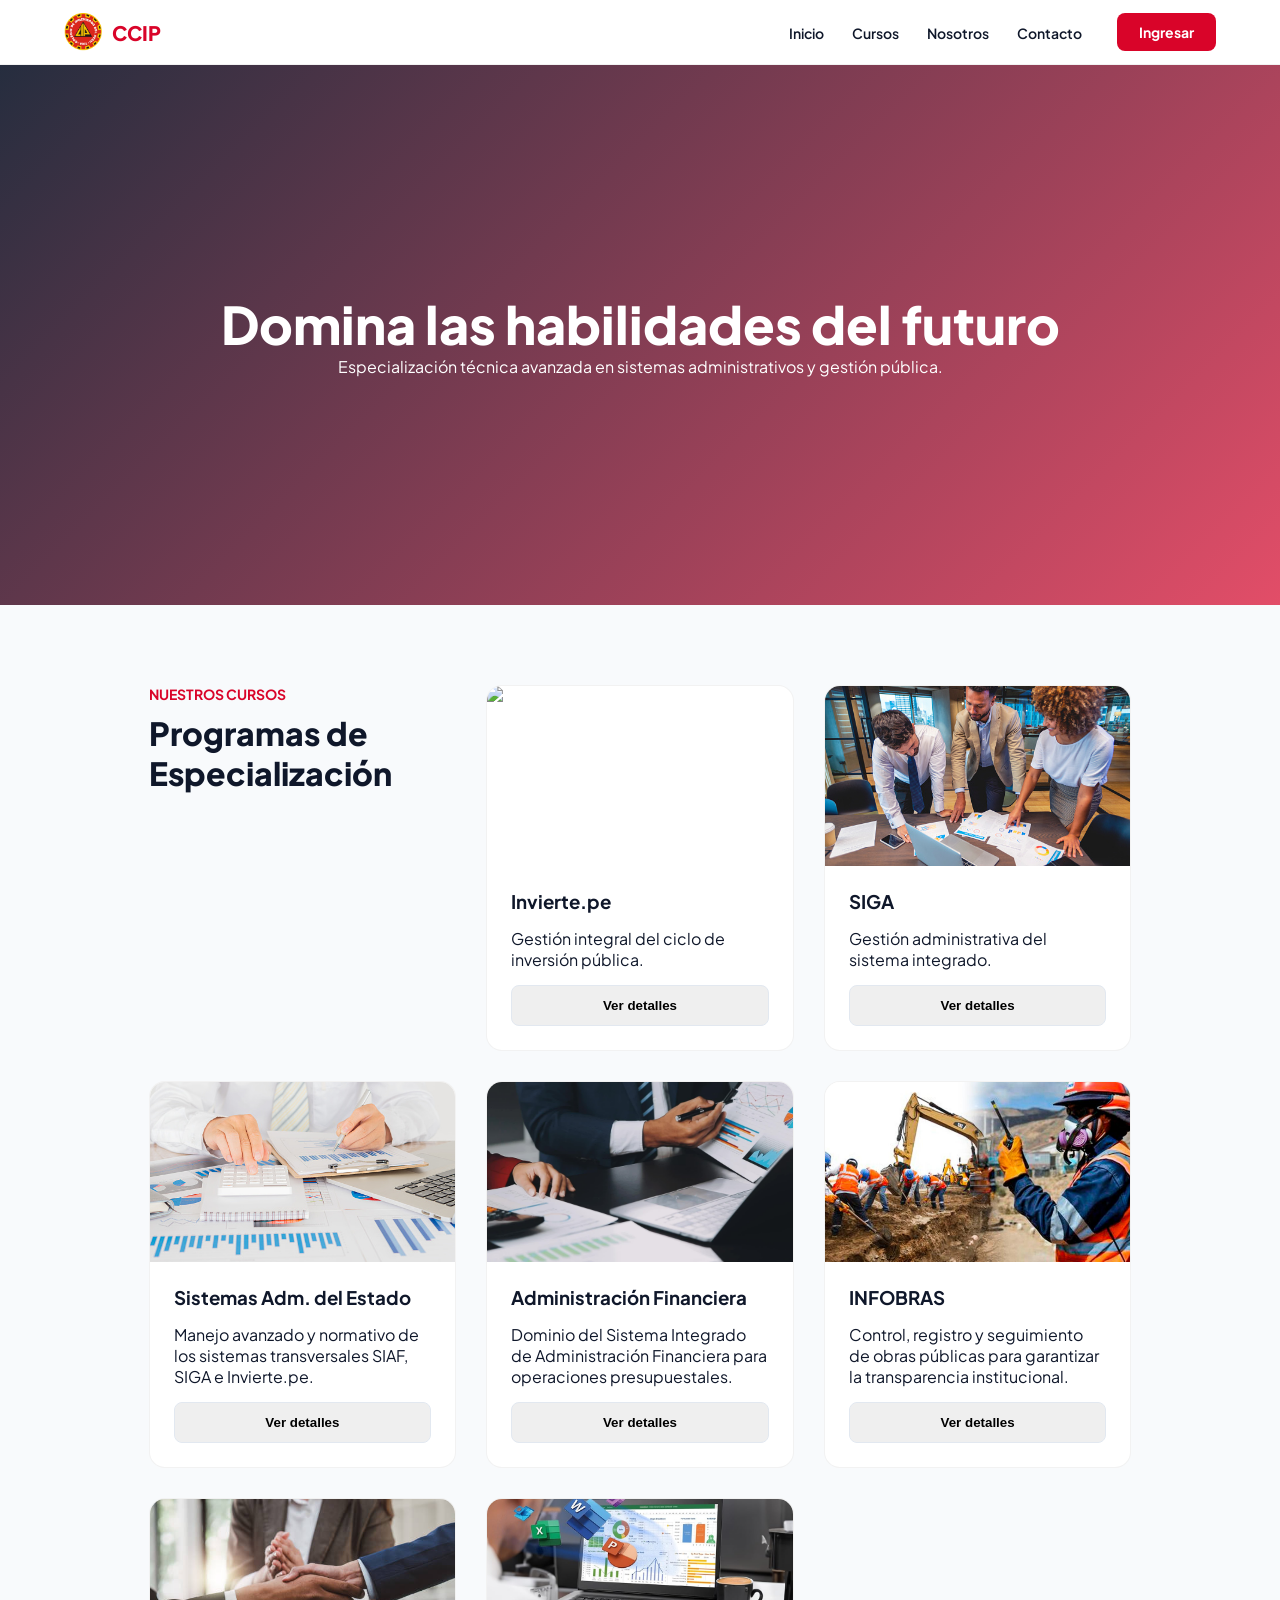
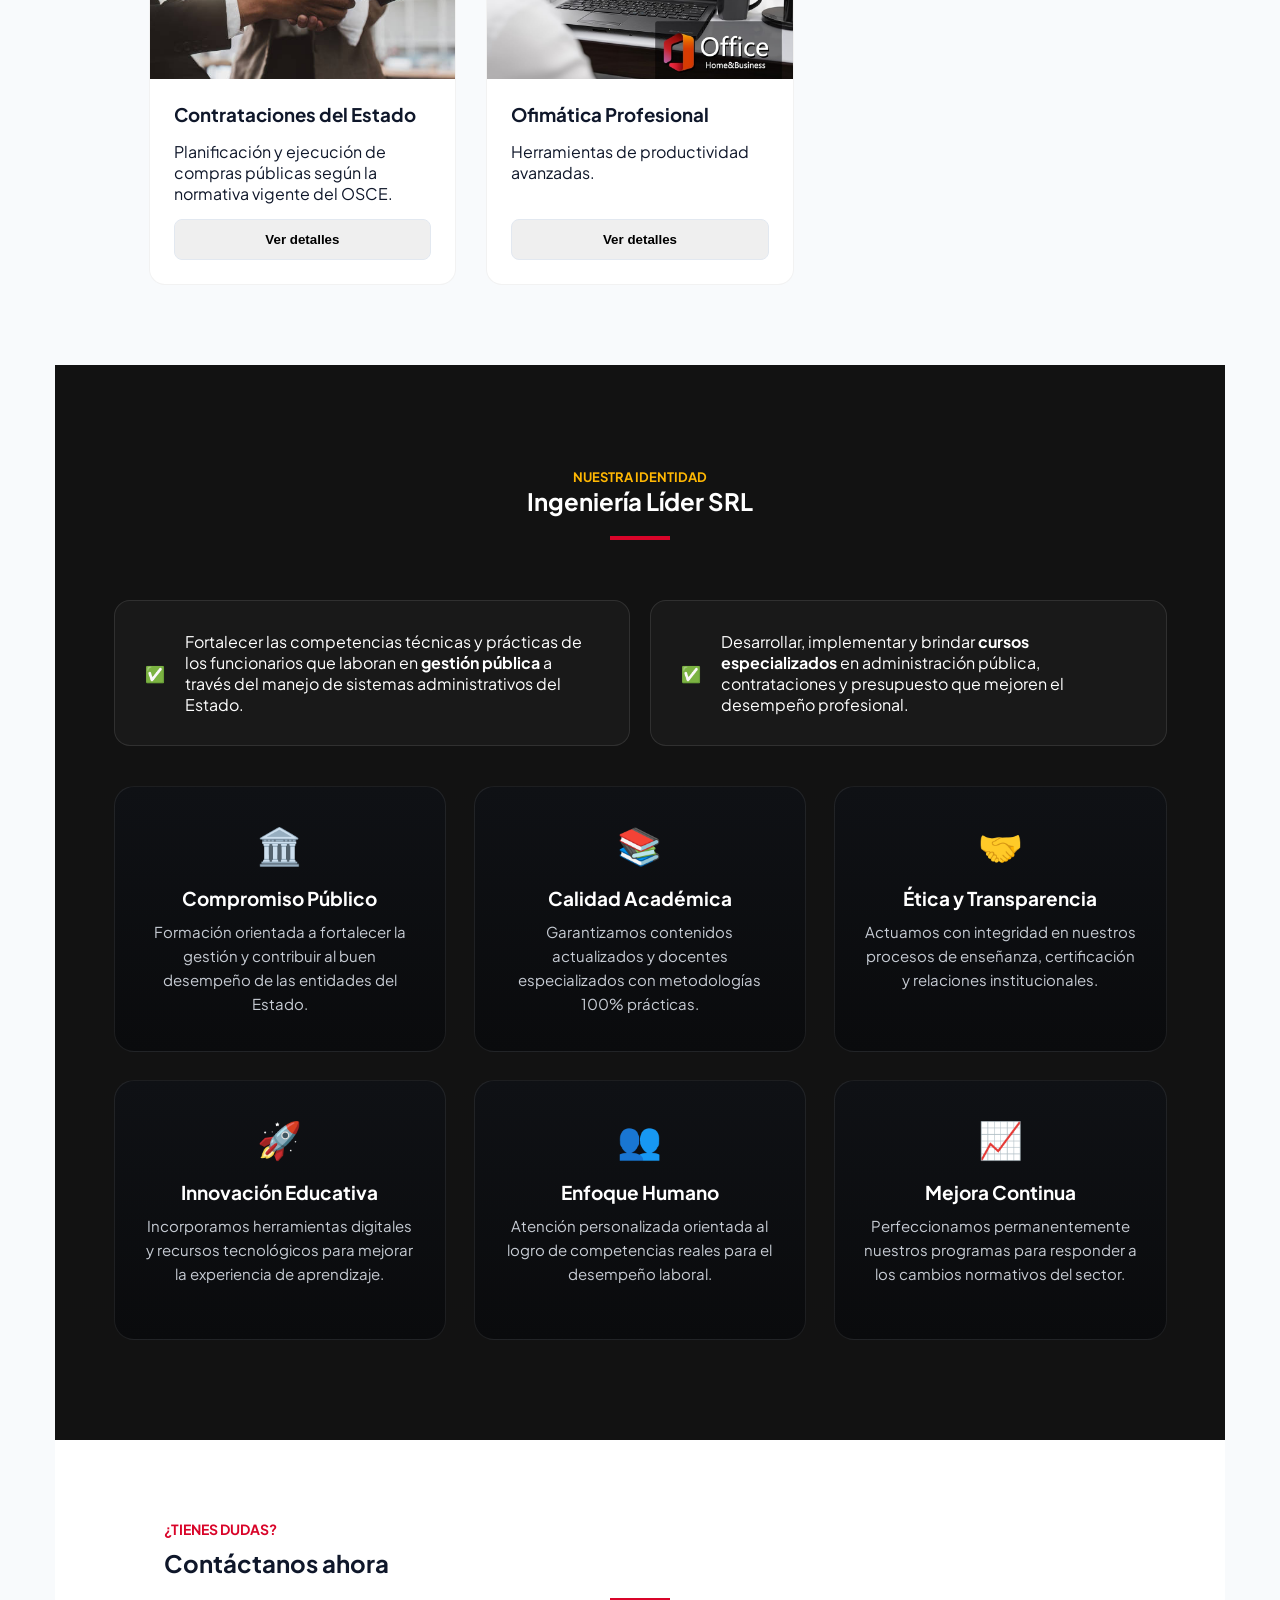
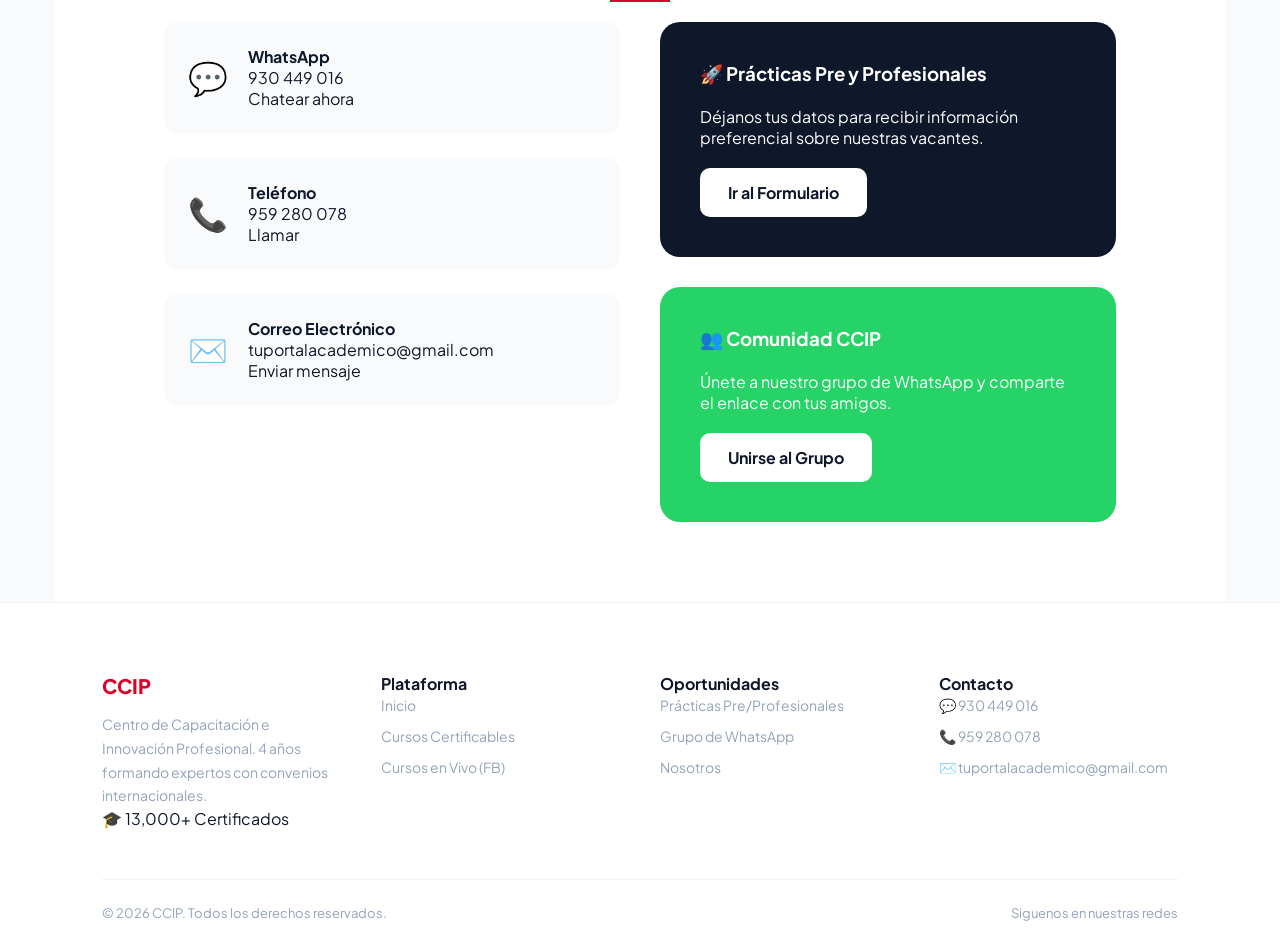
==== commit e5184368: "mejoramos el responsive de la pagina" ====
--- a/index.html
+++ b/index.html
@@ -22,73 +22,82 @@
         <script>
             document.addEventListener('DOMContentLoaded', initApp);
 
-            async function loadComponent(id, file) {
-                const container = document.getElementById(id);
-                if (!container) return;
+// 1. Cargador de componentes con manejo de errores mejorado
+async function loadComponent(id, file) {
+    const container = document.getElementById(id);
+    if (!container) return;
 
-                try {
-                    const response = await fetch(file);
-                    if (!response.ok) throw new Error(`Error ${response.status}`);
+    try {
+        const response = await fetch(file);
+        if (!response.ok) throw new Error(`Status: ${response.status}`);
 
-                    const html = await response.text();
-                    container.innerHTML = html;
+        const html = await response.text();
+        container.innerHTML = html;
+        container.classList.add('loaded');
 
-                    // Avisamos al CSS que el componente ya cargó
-                    container.classList.add('loaded');
+        // Solo inicializamos el menú si el header fue el componente cargado
+        if (id === 'header') initMenu();
+        
+    } catch (error) {
+        console.error(`Error cargando ${file}:`, error);
+        container.innerHTML = `
+            <div style="text-align:center; padding:20px; color: #d90429; font-size: 14px;">
+                Error al cargar contenido.
+            </div>`;
+    }
+}
 
-                    if (id === 'header') initMenu();
-                } catch (error) {
-                    console.error(`Error cargando ${file}:`, error);
-                    container.innerHTML = `<p style="text-align:center;padding:20px">Error al cargar contenido.</p>`;
-                }
-            }
+// 2. Lógica del Menú (Más eficiente)
+function initMenu() {
+    const hamburger = document.querySelector('.hamburger');
+    const navMenu = document.querySelector('.nav-menu');
+    const navLinks = document.querySelectorAll('.nav-links a');
+    const body = document.body;
 
-            function initMenu() {
-                const hamburger = document.querySelector('.hamburger');
-                const navMenu = document.querySelector('.nav-menu');
-                const navLinks = document.querySelectorAll('.nav-links a');
+    if (!hamburger || !navMenu) return;
 
-                if (!hamburger || !navMenu) return;
+    // Usamos una sola función para manejar el estado
+    const toggleState = (isOpen) => {
+        hamburger.classList.toggle('active', isOpen);
+        navMenu.classList.toggle('active', isOpen);
+        body.classList.toggle('menu-open', isOpen);
+        
+        // Accesibilidad: evita que se pueda scrollear el fondo en móviles
+        body.style.overflow = isOpen ? 'hidden' : '';
+    };
 
-                function openMenu() {
-                    hamburger.classList.add('active');
-                    navMenu.classList.add('active');
-                    document.body.classList.add('menu-open');
-                }
+    hamburger.addEventListener('click', () => {
+        const isOpened = navMenu.classList.contains('active');
+        toggleState(!isOpened);
+    });
 
-                function closeMenu() {
-                    hamburger.classList.remove('active');
-                    navMenu.classList.remove('active');
-                    document.body.classList.remove('menu-open');
-                }
+    // Cerrar al hacer clic en un link (importante en Single Page)
+    navLinks.forEach(link => {
+        link.addEventListener('click', () => toggleState(false));
+    });
 
-                function toggleMenu() {
-                    if (navMenu.classList.contains('active')) {
-                        closeMenu();
-                    } else {
-                        openMenu();
-                    }
-                }
+    // Cerrar si se cambia el tamaño de pantalla (evita bugs visuales)
+    // Usamos MatchMedia que es más eficiente que 'resize'
+    const mql = window.matchMedia('(min-width: 769px)');
+    mql.addEventListener('change', (e) => {
+        if (e.matches) toggleState(false);
+    });
+}
 
-                hamburger.addEventListener('click', toggleMenu);
-
-                navLinks.forEach((link) => {
-                    link.addEventListener('click', closeMenu);
-                });
-
-                window.addEventListener('resize', () => {
-                    if (window.innerWidth > 992) {
-                        closeMenu();
-                    }
-                });
-            }
-            async function initApp() {
-                // Carga secuencial para mejor control, o Promise.all para velocidad
-                await loadComponent('header', 'header.html');
-                await loadComponent('home', 'home.html');
-                await loadComponent('footer', 'footer.html');
-                console.log('Plataforma CCIP lista.');
-            }
+// 3. Inicialización controlada
+async function initApp() {
+    // Usamos Promise.all para que carguen en paralelo (más rápido)
+    try {
+        await Promise.all([
+            loadComponent('header', 'header.html'),
+            loadComponent('home', 'home.html'),
+            loadComponent('footer', 'footer.html')
+        ]);
+        console.log('🚀 Plataforma CCIP: Todos los módulos listos.');
+    } catch (err) {
+        console.error("Error en la carga inicial:", err);
+    }
+}
         </script>
     </body>
 </html>
--- a/style/styles.css
+++ b/style/styles.css
@@ -40,10 +40,18 @@
     box-sizing: border-box;
 }
 
-html,
-body {
+html, body {
     width: 100%;
-    overflow-x: hidden;
+    margin: 0;
+    padding: 0;
+    overflow-x: hidden; /* Esto es vital */
+    position: relative;
+}
+
+/* Evita que los items del footer se expandan más de la cuenta */
+.footer-grid, .footer-bottom {
+    max-width: 100vw;
+    overflow: hidden;
 }
 
 body {
@@ -89,30 +97,37 @@
     width: 100%;
     max-width: var(--container);
     margin: auto;
-    padding: 60px 20px;
-}
-
-/* ======================================================
-   NAVBAR
+    padding: 0 clamp(15px, 5%, 5px);
+}
+/* En lugar de cambiar el font-size en 5 media queries, usa esto: */
+h1 {
+    font-size: clamp(1.5rem, 5vw, 3rem); 
+  /* Se ajustará solo entre 1.5rem y 3rem según el ancho del celular */
+}
+
+/* ======================================================
+       NAVBAR
 ====================================================== */
 
 .navbar {
     position: sticky;
     top: 0;
     height: var(--nav-height);
-
     display: flex;
     align-items: center;
     justify-content: space-between;
-
-    padding: 0 8%;
-
+    /* Cambia esto: */
+    padding: 0 5%; /* Menos espacio en los bordes */
     background: rgba(255, 255, 255, 0.9);
     backdrop-filter: blur(12px);
-
     border-bottom: 1px solid rgba(0, 0, 0, 0.05);
-
     z-index: 1000;
+}
+
+@media (max-width: 480px) {
+    .navbar {
+        padding: 0 15px; /* Padding fijo y pequeño para pantallas mini */
+    }
 }
 
 /* LOGO */
@@ -220,28 +235,23 @@
         display: flex;
     }
 
+    @media (max-width: 768px) {
     .nav-menu {
         position: fixed;
         top: 0;
         right: 0;
-
         width: 80%;
-        max-width: 340px;
+        max-width: 300px; /* Reducido un poco para evitar errores */
         height: 100vh;
-
         background: white;
-
-        flex-direction: column;
-        justify-content: center;
-        align-items: center;
-
-        gap: 40px;
-
-        transform: translateX(100%);
-        transition: transform 0.35s ease;
-
-        box-shadow: -10px 0 30px rgba(0, 0, 0, 0.15);
-    }
+        z-index: 2000; /* Asegúrate de que esté sobre todo */
+        
+        /* Aseguramos que el desbordamiento esté controlado */
+        transform: translateX(105%); /* Un poco más de 100% para seguridad */
+        transition: transform 0.35s cubic-bezier(0.4, 0, 0.2, 1);
+        will-change: transform;
+    }
+}
 
     .nav-menu.active {
         transform: translateX(0);
@@ -325,7 +335,8 @@
 
 .courses-grid {
     display: grid;
-
+    gap: 28px;
+    padding: 80px 8%;
     grid-template-columns: repeat(auto-fit, minmax(260px, 1fr));
 
     gap: 30px;
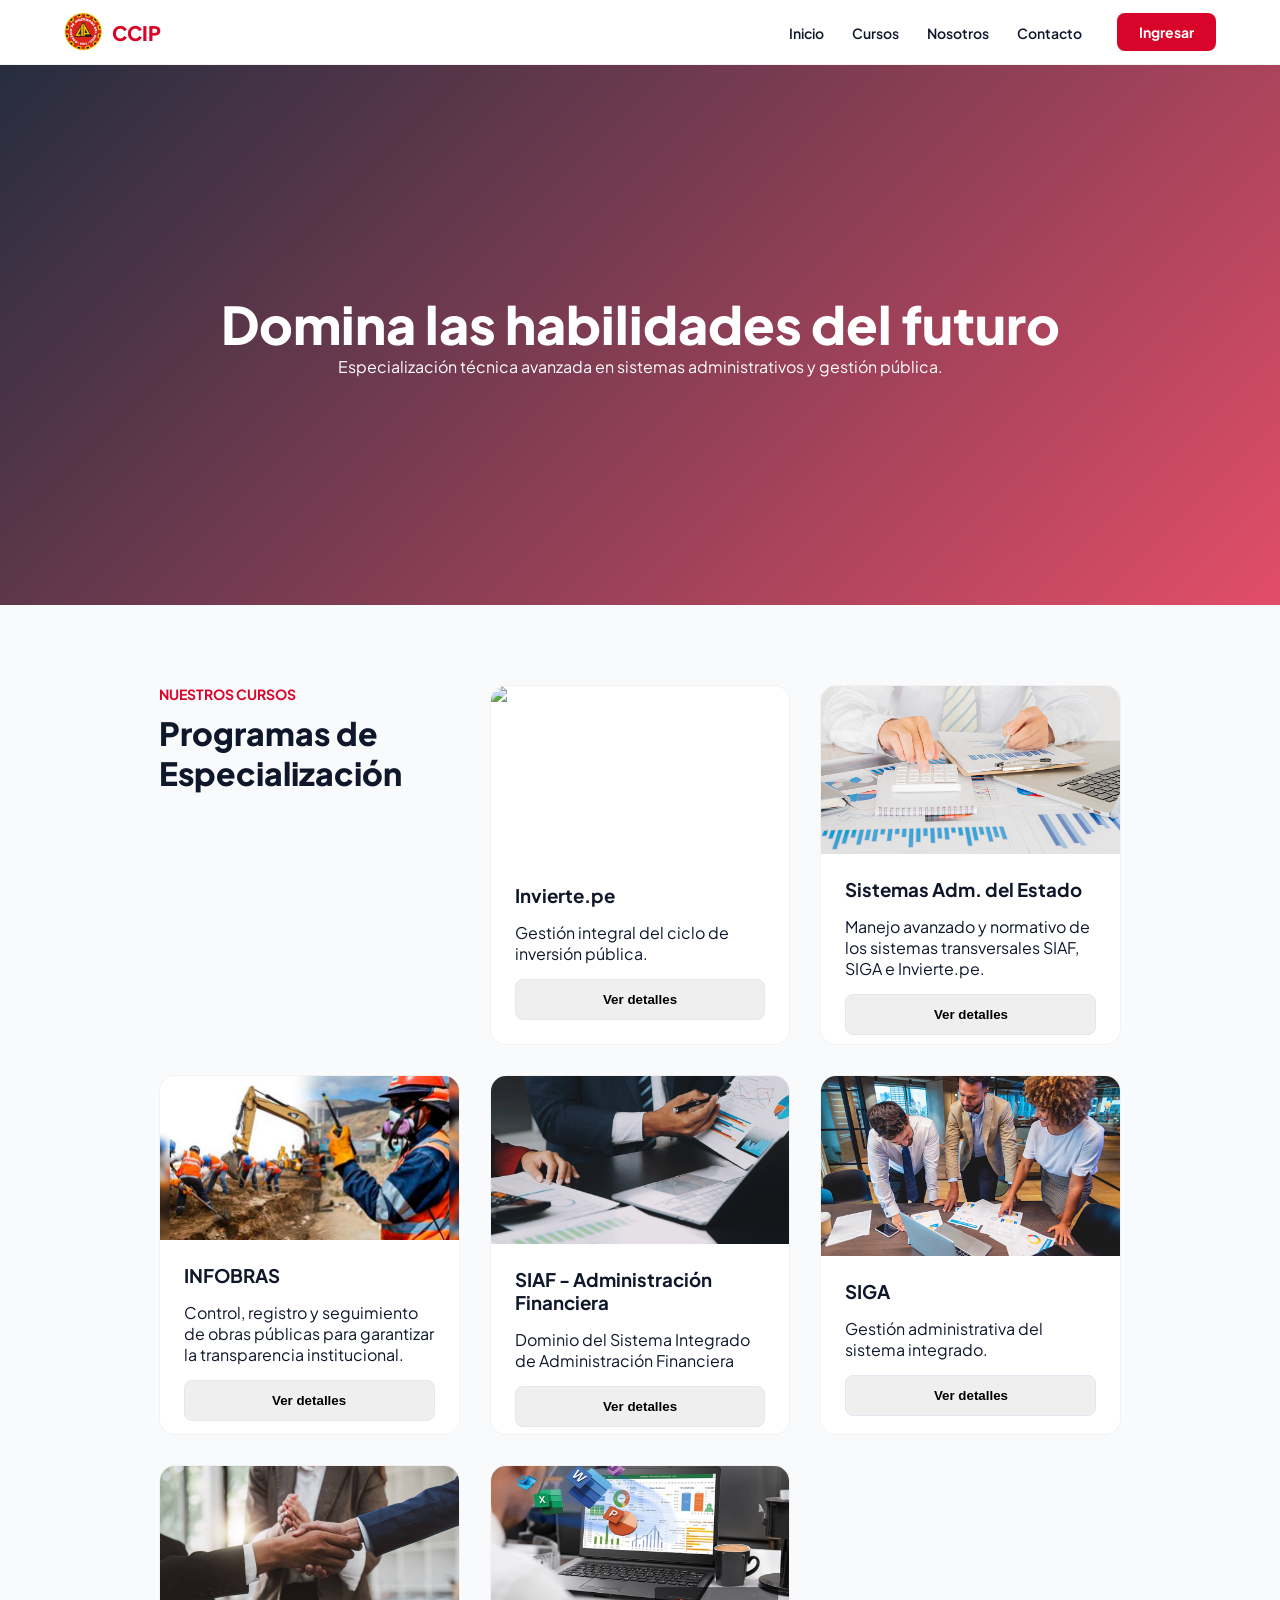
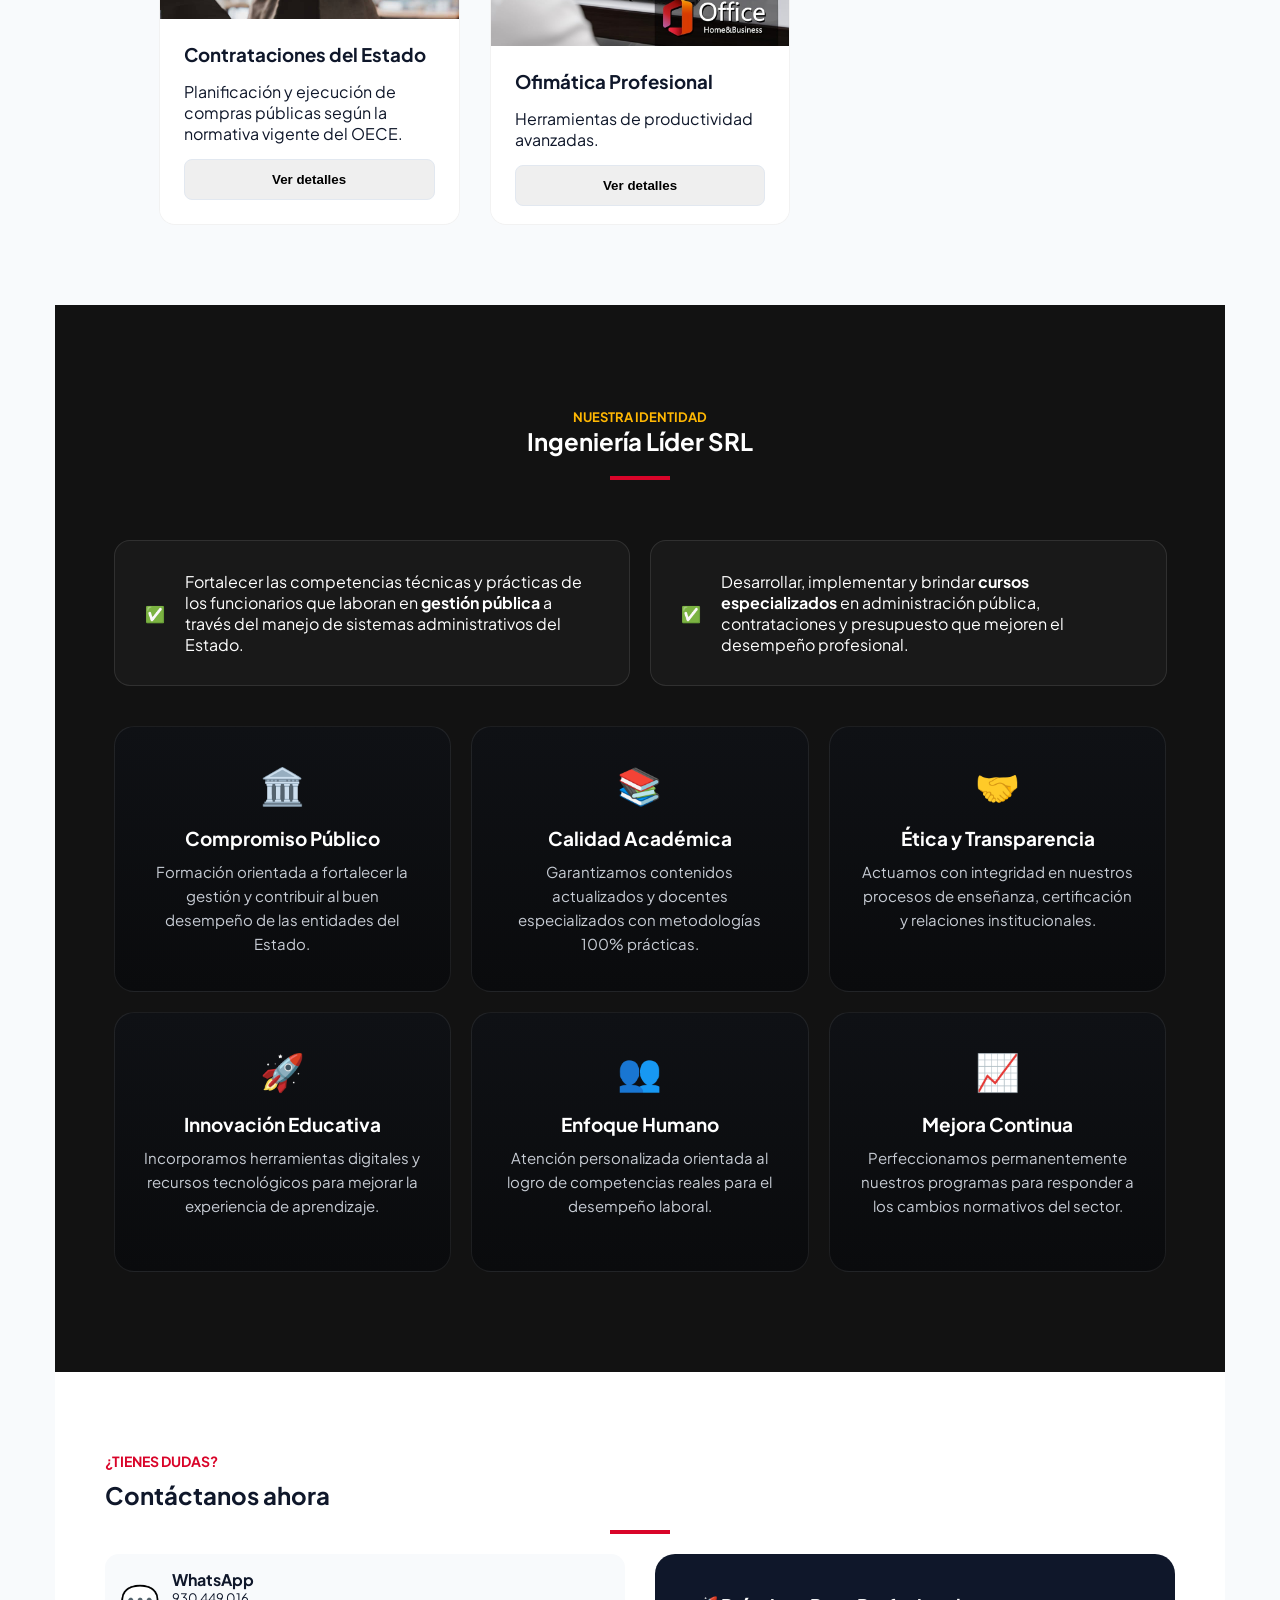
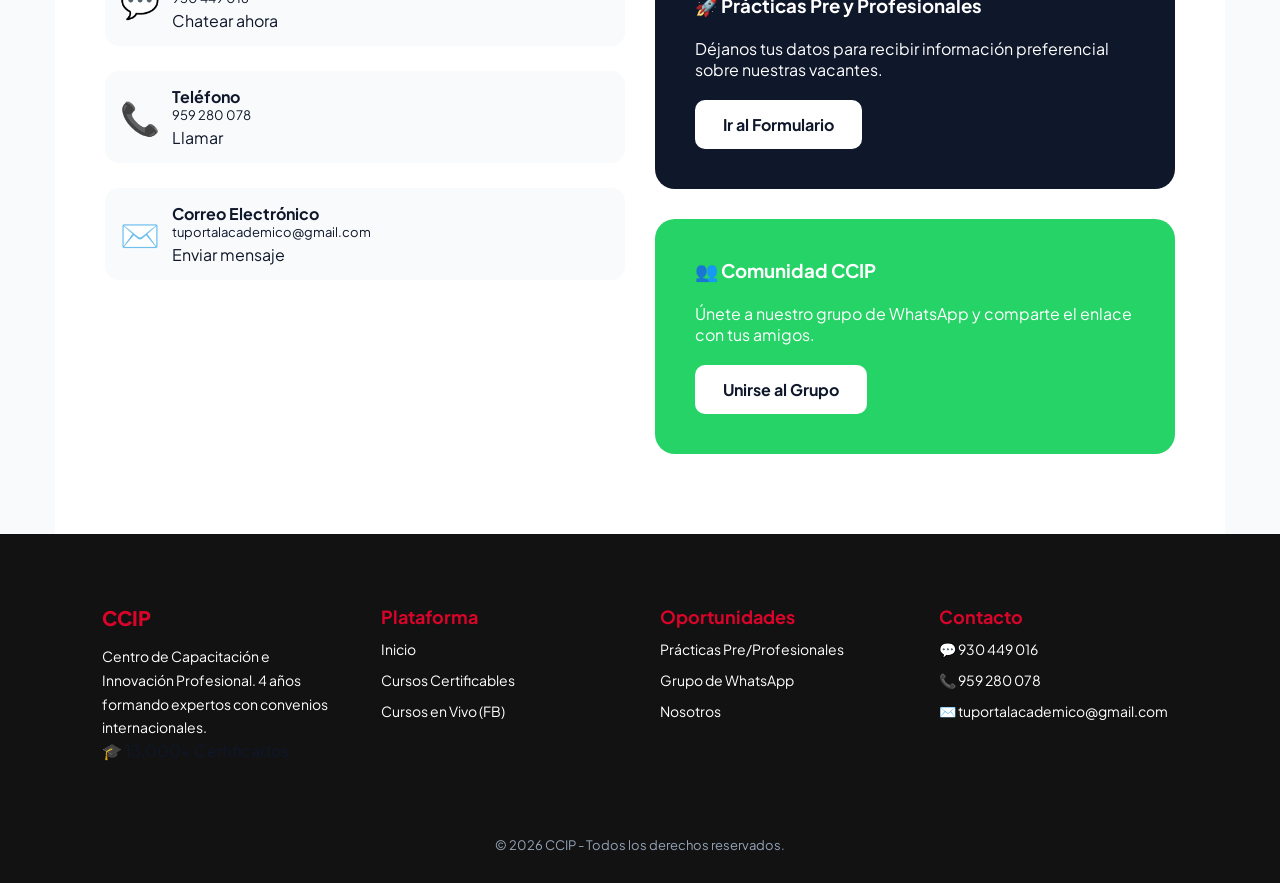
==== commit 5f065e96: "secciones Detalles" ====
--- a/index.html
+++ b/index.html
@@ -18,7 +18,7 @@
         <div id="header"></div>
         <main id="home"></main>
         <div id="footer"></div>
-
+        <script src="girar.js"></script>
         <script>
             document.addEventListener('DOMContentLoaded', initApp);
 
--- a/style/styles.css
+++ b/style/styles.css
@@ -40,16 +40,20 @@
     box-sizing: border-box;
 }
 
-html, body {
+html,
+body {
     width: 100%;
     margin: 0;
     padding: 0;
-    overflow-x: hidden; /* Esto es vital */
+    overflow-x: hidden;
+    /* Esto es vital */
     position: relative;
+    -webkit-tap-highlight-color: transparent;
 }
 
 /* Evita que los items del footer se expandan más de la cuenta */
-.footer-grid, .footer-bottom {
+.footer-grid,
+.footer-bottom {
     max-width: 100vw;
     overflow: hidden;
 }
@@ -99,14 +103,15 @@
     margin: auto;
     padding: 0 clamp(15px, 5%, 5px);
 }
+
 /* En lugar de cambiar el font-size en 5 media queries, usa esto: */
 h1 {
-    font-size: clamp(1.5rem, 5vw, 3rem); 
-  /* Se ajustará solo entre 1.5rem y 3rem según el ancho del celular */
+    font-size: clamp(1.5rem, 5vw, 3rem);
+    /* Se ajustará solo entre 1.5rem y 3rem según el ancho del celular */
 }
 
 /* ======================================================
-       NAVBAR
+        NAVBAR
 ====================================================== */
 
 .navbar {
@@ -117,7 +122,8 @@
     align-items: center;
     justify-content: space-between;
     /* Cambia esto: */
-    padding: 0 5%; /* Menos espacio en los bordes */
+    padding: 0 5%;
+    /* Menos espacio en los bordes */
     background: rgba(255, 255, 255, 0.9);
     backdrop-filter: blur(12px);
     border-bottom: 1px solid rgba(0, 0, 0, 0.05);
@@ -126,7 +132,8 @@
 
 @media (max-width: 480px) {
     .navbar {
-        padding: 0 15px; /* Padding fijo y pequeño para pantallas mini */
+        padding: 0 15px;
+        /* Padding fijo y pequeño para pantallas mini */
     }
 }
 
@@ -235,26 +242,28 @@
         display: flex;
     }
 
-    @media (max-width: 768px) {
     .nav-menu {
         position: fixed;
         top: 0;
-        right: 0;
+        right: -100%;
+        /* Fix: se inicia fuera para no abrirse solo */
         width: 80%;
-        max-width: 300px; /* Reducido un poco para evitar errores */
+        max-width: 300px;
         height: 100vh;
         background: white;
-        z-index: 2000; /* Asegúrate de que esté sobre todo */
-        
-        /* Aseguramos que el desbordamiento esté controlado */
-        transform: translateX(105%); /* Un poco más de 100% para seguridad */
-        transition: transform 0.35s cubic-bezier(0.4, 0, 0.2, 1);
-        will-change: transform;
-    }
-}
+        z-index: 2000;
+        display: flex;
+        flex-direction: column;
+        justify-content: center;
+        align-items: center;
+        gap: 40px;
+        transition: right 0.4s ease;
+        /* Usamos right para evitar saltos */
+        box-shadow: -10px 0 30px rgba(0, 0, 0, 0.1);
+    }
 
     .nav-menu.active {
-        transform: translateX(0);
+        right: 0;
     }
 
     .nav-links {
@@ -337,6 +346,7 @@
     display: grid;
     gap: 28px;
     padding: 80px 8%;
+    margin: 0 10px;
     grid-template-columns: repeat(auto-fit, minmax(260px, 1fr));
 
     gap: 30px;
@@ -475,9 +485,7 @@
     display: grid;
 
     grid-template-columns: repeat(auto-fit, minmax(250px, 1fr));
-
-    gap: 28px;
-
+    gap: 20px;
     margin-top: 40px;
 }
 
@@ -538,16 +546,18 @@
 ====================================================== */
 
 .contacto-section {
-    padding: 80px 8%;
+    padding: 80px 3%;
     background: white;
+    width: 100%;
+    overflow: hidden;/
 }
 
 .contacto-grid {
     display: grid;
 
-    grid-template-columns: repeat(auto-fit, minmax(320px, 1fr));
-
-    gap: 40px;
+    grid-template-columns: repeat(auto-fit, minmax(280px, 1fr));
+    gap: 30px;
+    width: 100%;
 }
 
 .contacto-info {
@@ -560,16 +570,31 @@
 .info-card {
     display: flex;
     align-items: center;
-
-    gap: 20px;
-
-    padding: 24px;
-
+    gap: 12px;
+    padding: 15px !important;
+    /* Dale un respiro interno */
+    width: 100%;
     background: #f8fafc;
-
     border-radius: 14px;
-
-    transition: var(--transition);
+    /* ESTO ES VITAL */
+    overflow: hidden;
+    word-wrap: break-word;
+    word-break: break-all;
+    /* Rompe el correo si no cabe */
+}
+
+.info-text {
+    flex: 1;
+    /* Obliga al texto a ocupar el espacio restante y no más */
+    min-width: 0;
+    /* Truco de Flexbox para permitir que el contenido se encoja */
+}
+
+.info-text p {
+    font-size: 13px;
+    margin-bottom: 4px;
+    overflow-wrap: break-word;
+    /* Asegura que el email se rompa en líneas */
 }
 
 .info-card:hover {
@@ -639,7 +664,7 @@
 ====================================================== */
 
 .main-footer {
-    background: white;
+    background: var(--bg-dark);
 
     padding: 70px 8% 30px;
 
@@ -659,19 +684,24 @@
 .footer-description {
     font-size: 14px;
 
-    color: var(--text-light);
+    color: var(--white);
 
     line-height: 1.7;
 }
-
+.footer-grid h4
+    {
+    color: var(--primary);
+    margin-bottom: 10px  ;
+    font-size: 18px;
+    }
 .footer-col ul li {
     margin-bottom: 10px;
 }
 
 .footer-col ul li a {
     font-size: 14px;
-
-    color: var(--text-light);
+    color: var(--white);
+
 
     transition: var(--transition);
 }
@@ -682,23 +712,16 @@
 
 .footer-bottom {
     border-top: 1px solid rgba(0, 0, 0, 0.05);
-
     padding-top: 25px;
-
-    display: flex;
-    justify-content: space-between;
-
-    flex-wrap: wrap;
-
-    gap: 15px;
-
+    display: flex;
+    justify-content: center;
+    align-items: center;
     font-size: 13px;
-
     color: var(--text-light);
 }
 
 /* ======================================================
-   10. RESPONSIVE
+10. RESPONSIVE
 ====================================================== */
 
 @media (max-width: 1024px) {
@@ -711,37 +734,6 @@
     .hamburger {
         display: flex;
     }
-
-    .nav-menu {
-        position: fixed;
-
-        top: 0;
-        right: 0;
-
-        width: 80%;
-        max-width: 360px;
-
-        height: 100vh;
-
-        background: white;
-
-        flex-direction: column;
-
-        justify-content: center;
-        align-items: center;
-
-        gap: 40px;
-
-        transform: translateX(100%);
-
-        transition: transform 0.4s ease;
-
-        box-shadow: -10px 0 30px rgba(0, 0, 0, 0.1);
-    }
-
-    .nav-menu.active {
-        transform: translateX(0);
-    }
 }
 
 @media (max-width: 600px) {
@@ -763,148 +755,317 @@
         text-align: center;
     }
 }
-/* ======================================================
-   ULTRA SMALL DEVICES ( <400px )
-====================================================== */
-
-@media (max-width:400px){
-
-/* layout general */
-
-.container{
-padding:30px 18px;
-}
-
-/* navbar */
-
-.logo-text{
-font-size:18px;
-}
-
-.logo-img{
-height:32px;
-}
-
-/* hero */
-
-.hero{
-min-height:360px;
-padding:30px 16px;
-}
-
-.hero h1{
-font-size:24px;
-line-height:1.3;
-}
-
-/* cursos */
-
-.courses-grid{
-gap:20px;
-}
-
-.card-img{
-height:150px;
-}
-
-.card-body{
-padding:18px;
-}
-
-/* nosotros */
-
-.purpose-card{
-flex-direction:column;
-text-align:center;
-gap:12px;
-padding:24px;
-}
-
-.valores-grid{
-grid-template-columns:1fr;
-gap:20px;
-}
-
-.valor-item{
-padding:26px 20px;
-min-height:auto;
-}
-
-.valor-item h3{
-font-size:17px;
-}
-
-.valor-item p{
-font-size:14px;
-}
-
-/* contacto */
-
-.contacto-grid{
-grid-template-columns:1fr;
-gap:30px;
-}
-
-.extra-box{
-padding:28px 20px;
-}
-
-/* footer */
-
-.main-footer{
-padding:50px 20px 25px;
-}
-
-.footer-description{
-font-size:13px;
-}
-
-.footer-col ul li a{
-font-size:13px;
-}
-
-.footer-bottom{
-font-size:12px;
-}
-
-}
-/* ======================================================
-   ULTRA SMALL DEVICES (<330px)
-====================================================== */
-
-@media (max-width:330px){
-
-/* cursos */
-
-.courses-grid{
-grid-template-columns:1fr;
-gap:16px;
-}
-
+
+/* =========================================
+TABLET
+========================================= */
+@media (max-width:768px) {
+
+    .contacto-grid {
+        display: flex;
+        flex-direction: column;
+        gap: 25px;
+    }
+
+    .contacto-info,
+    .contacto-extra {
+        width: 100%;
+    }
+
+}
+
+
+/* =========================================
+MÓVILES
+========================================= */
+@media (max-width:480px) {
+    .container {
+        padding: 0;
+    }
+
+    .courses-grid {
+        padding: 10px !important;
+        font-size: 13px !important;
+    }
+
+    .courses-grid .card-body {
+        padding: 10px !important;
+    }
+
+    * {
+        max-width: 100% !important;
+        box-sizing: border-box !important;
+    }
+
+    .contacto-section,
+    .container,
+    .contacto-grid,
+    .info-card {
+        width: 100% !important;
+        margin-left: 0 !important;
+        margin-right: 0 !important;
+    }
+
+    .contacto-section {
+        gap: 0;
+        padding: 0 !important;
+    }
+    .contacto-grid {
+        display: flex;
+        flex-direction: column;
+        gap: 15px;
+        padding: 0 !important;
+        width: 100% !important;
+    }
+
+    .nosotros-container {
+        padding: 0 !important;
+    }
+
+
+    .nosotros-container .valores-grid {
+        gap: 10px;
+        padding: 10PX !important;
+
+        font-size: 10px !important;
+    }
+
+    .valores-item {
+        padding: 0 !important;
+        margin: 10px !important;
+    }
+
+    
+
+    .valores-grid {
+        padding: 10PX !important;
+        font-size: 10px !important;
+    }
+
+    .valores-item {
+        padding: 0 !important;
+        margin: 10px !important;
+    }
+
+    /* contenedor */
+    .contacto-section .container {
+        padding: 20px 10px !important;
+    }
+
+    .purpose-card {
+        padding:15px;
+        font-size: 15px;;
+        margin: 0 10px;
+        border: 0;
+
+    }
+    /* header */
+    .contacto-header h2 {
+        font-size: 26px;
+    }
+
+    .contacto-info {
+        gap: 15px;
+    }
+
+    .sub-title-courses {
+        font-size: 14px;
+    }
+
+
+    /* cards */
+    .info-card {
+        display: flex;
+        align-items: center;
+        gap: 10px;
+
+        padding: 0;
+        width: 100%;
+
+        border-radius: 10px;
+    }
+
+    /* icono */
+    .info-icon {
+        font-size: 22px;
+    }
+
+    /* texto */
+    .info-text h4 {
+        font-size: 14px;
+        margin-bottom: 2px;
+    }
+
+    .info-text p {
+        font-size: 13px;
+        margin-bottom: 4px;
+    }
+
+    /* boton link */
+    .btn-link {
+        font-size: 12px;
+    }
+
+    /* cajas extras */
+    .extra-box {
+        padding: 18px 14px;
+        width: 100%;
+    }
+
+    /* titulos */
+    .extra-box h3 {
+        font-size: 18px;
+    }
+
+    /* texto */
+    .extra-box p {
+        font-size: 13px;
+    }
+
+    /* botones */
+    .btn-accent,
+    .btn-whatsapp {
+        width: 100%;
+        font-size: 14px;
+        padding: 12px;
+    }
+
+    .main-footer {
+        padding: 40px 10px 20px !important;
+        font-size: 10px !important;
+    }
+
+    .footer-grid .footer-stats {
+        font-size: 12px !important;
+    }
+
+    .footer-grid h4 {
+        font-size: 14px !important;
+        margin: 10px 10px !important;
+    }
+
+    .footer-grid ul li a {
+        font-size: 12px !important;
+    }
+    .footer-bottom {
+        font-size: 10px !important;
+    }
+}
+
+    /* =========================================
+MICRO MOVILES
+========================================= */
+    @media (max-width:360px) {
+
+        .contacto-header h2 {
+            font-size: 22px;
+        }
+
+        .info-card {
+            padding: 10px 8px;
+        }
+
+        .info-icon {
+            font-size: 18px;
+        }
+
+        .info-text h4 {
+            font-size: 13px;
+        }
+
+        .info-text p {
+            font-size: 12px;
+        }
+
+        .extra-box {
+            padding: 14px 10px;
+        }
+
+        .extra-box h3 {
+            font-size: 16px;
+        }
+
+        .btn-accent,
+        .btn-whatsapp {
+            font-size: 13px;
+            padding: 10px;
+        }
+
+    }
+/* girar */
+.card {
+    perspective: 1000px;
+}
+
+.card-inner {
+    position: relative;
+    width: 100%;
+    height: 100%;
+    transition: transform 0.8s;
+    transform-style: preserve-3d;
+}
+
+.card.flipped .card-inner {
+    transform: rotateY(180deg);
+}
+
+/* caras */
+
+.card-front,
+.card-back {
+    position: absolute;
+    width: 100%;
+    height: 100%;
+    backface-visibility: hidden;
+
+    display: flex;
+    flex-direction: column;
+}
+
+.card-back {
+    transform: rotateY(180deg);
+
+    background: white;
+    padding: 25px;
+    justify-content: center;
+}
 .card{
-border-radius:14px;
-}
-
-.card-img{
-height:130px;
-}
-
-.card-body{
-padding:16px;
-gap:12px;
-}
-
-.card-body h3{
-font-size:16px;
-}
-
-.card-body p{
-font-size:13px;
-}
-
-.btn-card{
-padding:10px;
-font-size:13px;
-}
-
+    perspective:1000px;
+    position:relative;
+    height:360px; /* altura fija de la tarjeta */
+}
+
+.card-inner{
+    position:relative;
+    width:100%;
+    height:100%;
+    transition:transform .8s;
+    transform-style:preserve-3d;
+}
+
+.card-front,
+.card-back{
+    position:absolute;
+    width:100%;
+    height:100%;
+    top:0;
+    left:0;
+    backface-visibility:hidden;
+}
+.card-front{
+    background:white;
+    display:flex;
+    flex-direction:column;
+}
+.card-back{
+    background:white;
+    transform:rotateY(180deg);
+    padding:20px;
+
+    display:flex;
+    flex-direction:column;
+    justify-content:center;
+}
+.card.flipped .card-inner{
+    transform:rotateY(180deg);
 }
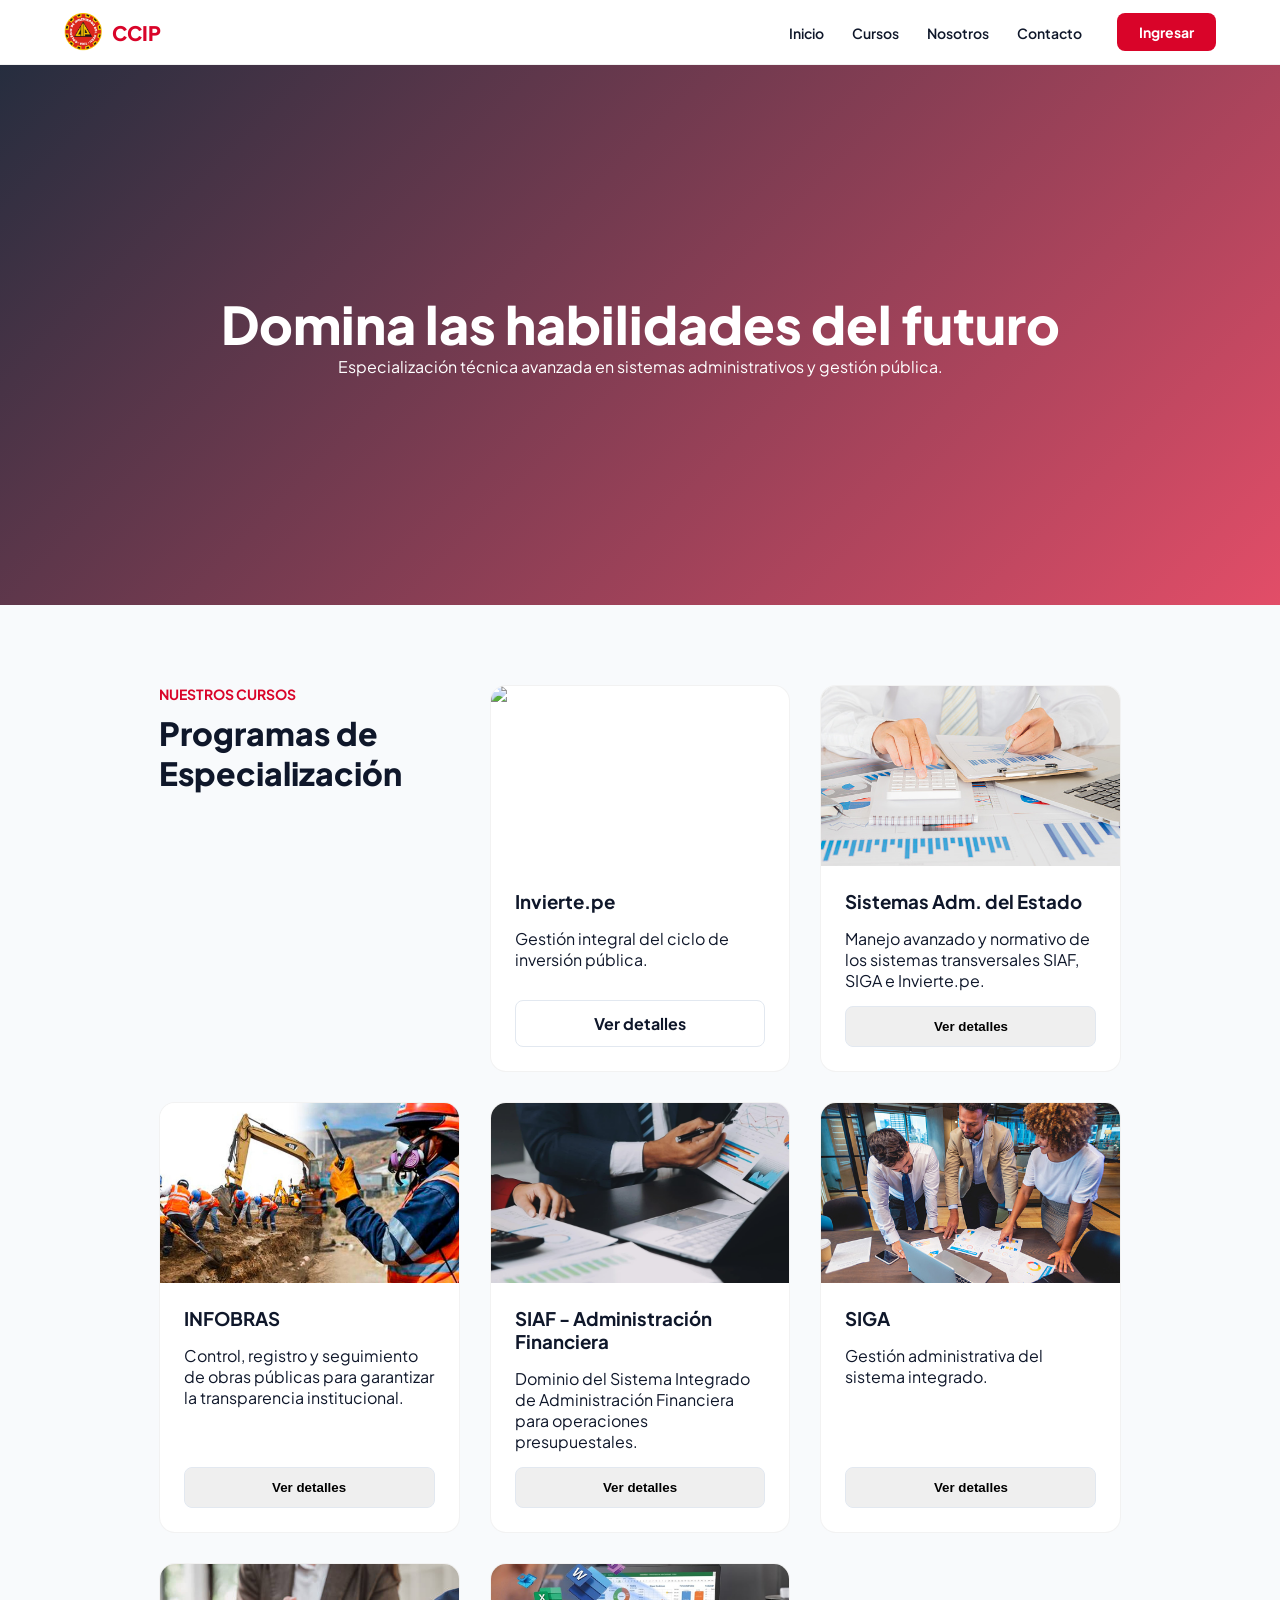
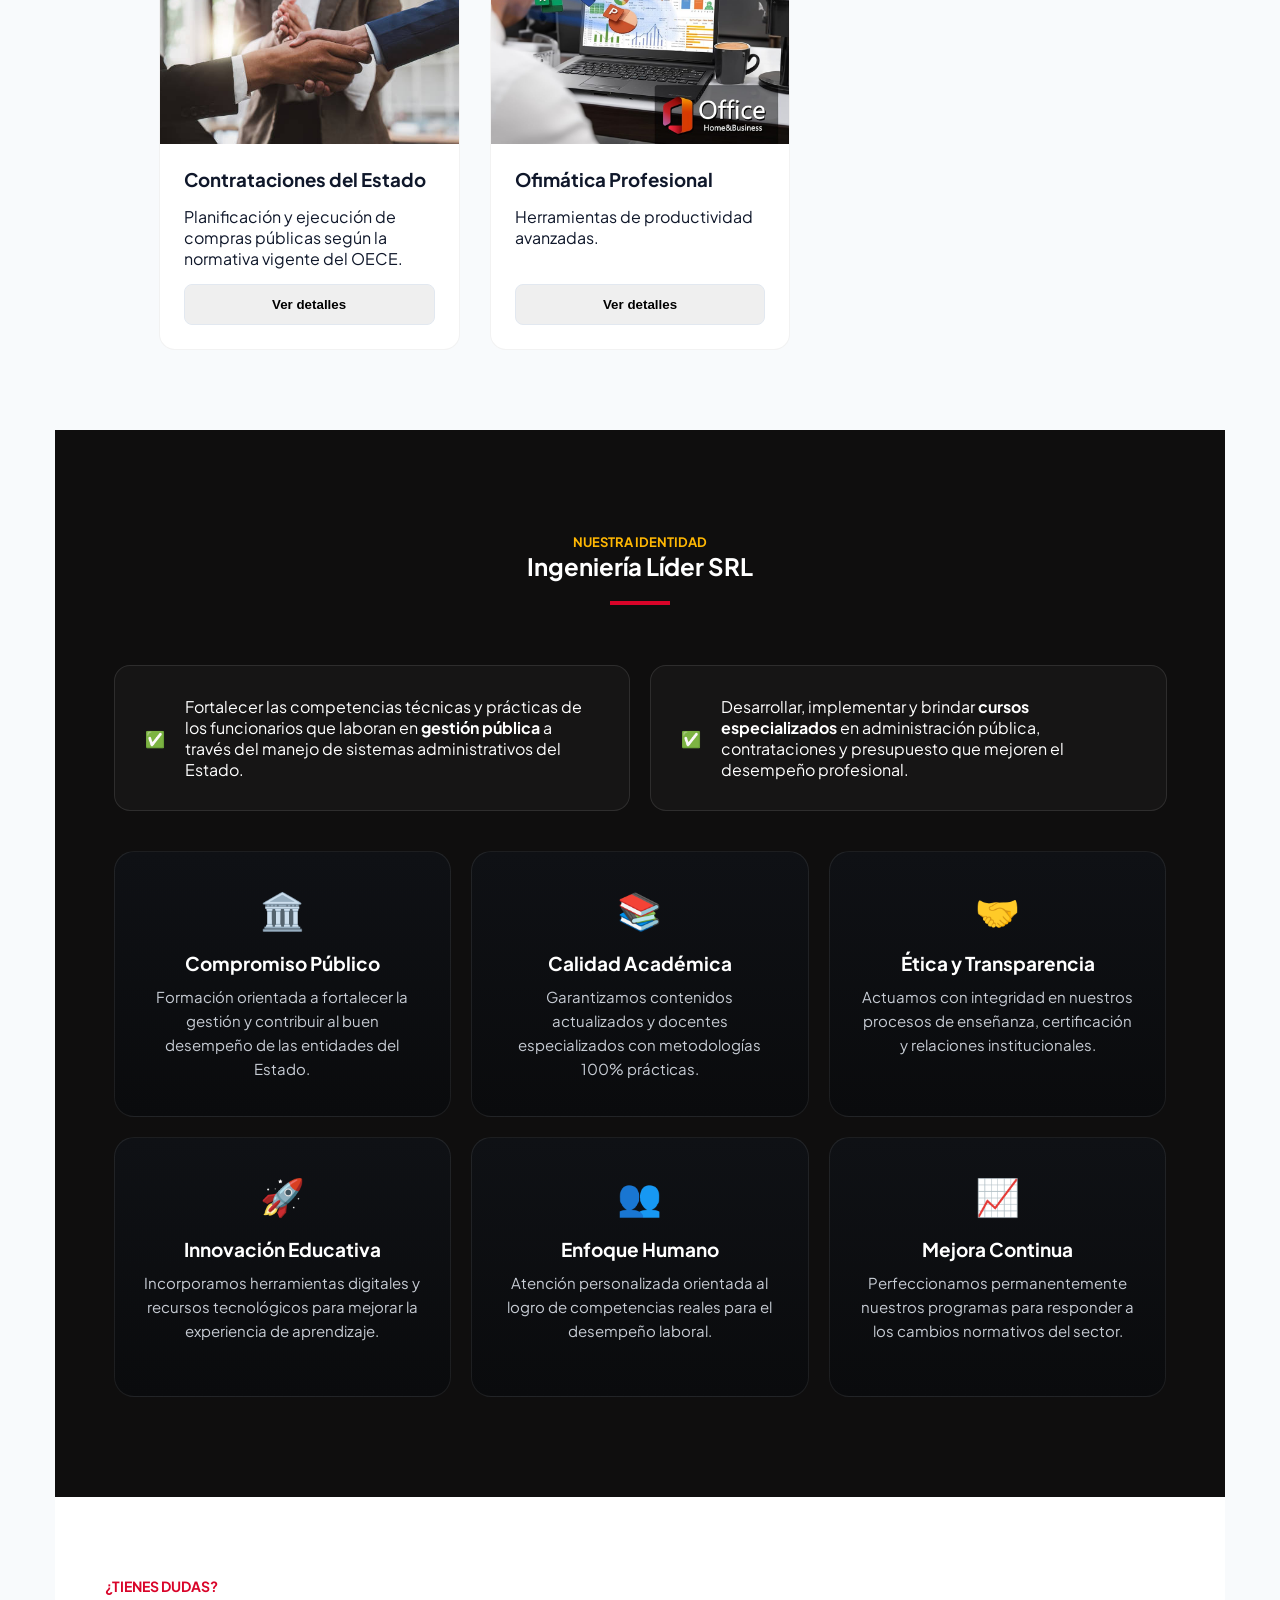
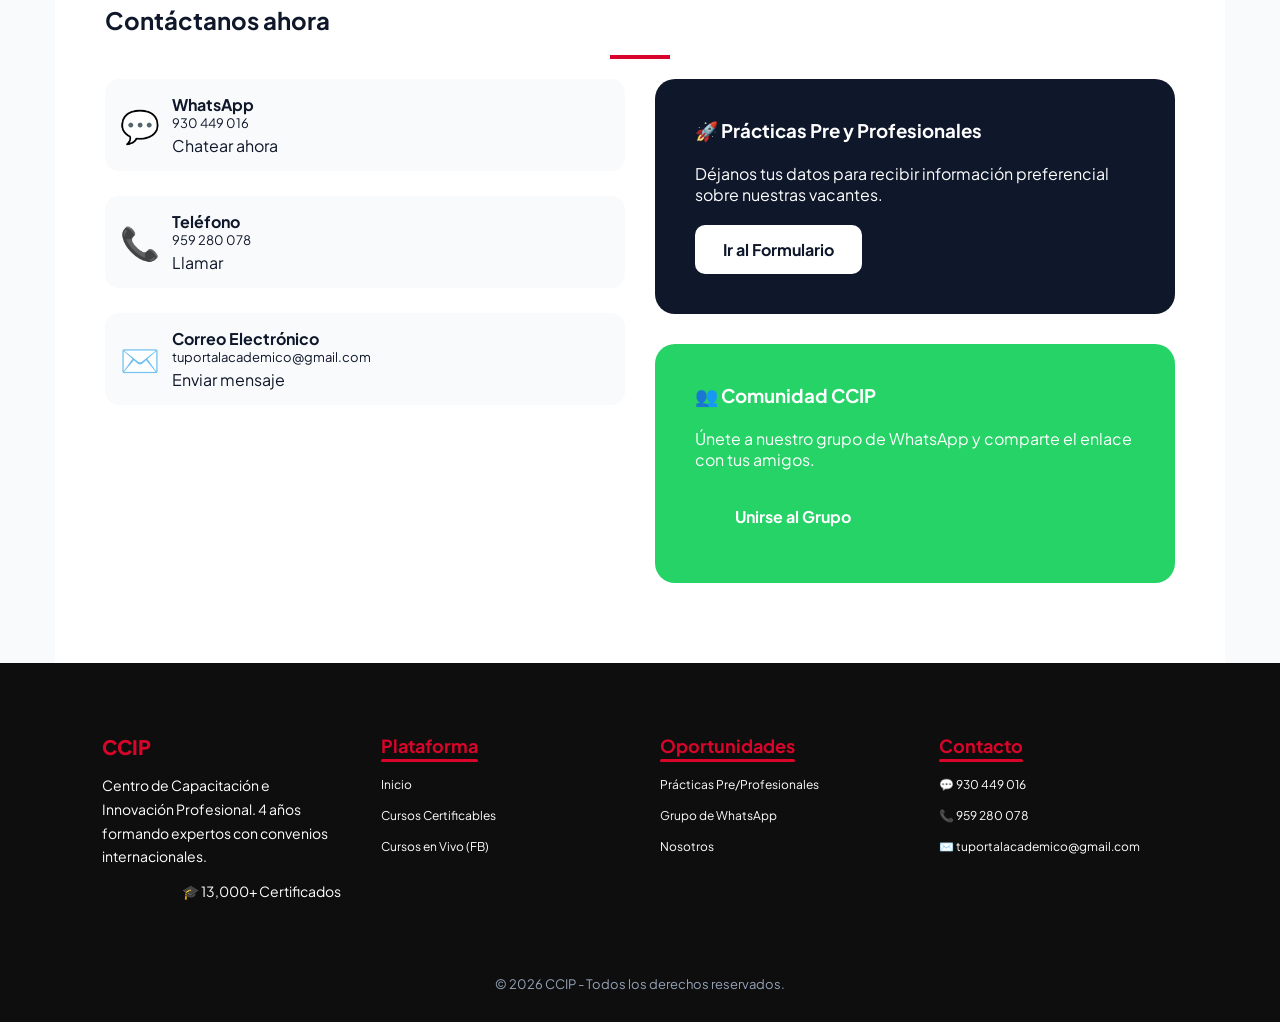
==== commit 9260ee88: "Agregamos la vista de invierte.pe" ====
--- a/index.html
+++ b/index.html
@@ -13,12 +13,13 @@
             href="https://fonts.googleapis.com/css2?family=Plus+Jakarta+Sans:wght@400;600;700;800&display=swap"
             rel="stylesheet"
         />
+        <style></style>
     </head>
     <body>
-        <div id="header"></div>
+        <div id="header" id="inicio-section"></div>
         <main id="home"></main>
         <div id="footer"></div>
-        <script src="girar.js"></script>
+
         <script>
             document.addEventListener('DOMContentLoaded', initApp);
 
@@ -37,6 +38,9 @@
 
         // Solo inicializamos el menú si el header fue el componente cargado
         if (id === 'header') initMenu();
+
+        // --- NUEVO: Escuchamos los clics de navegación en el contenido recién cargado ---
+        setupDynamicNavigation(container);
         
     } catch (error) {
         console.error(`Error cargando ${file}:`, error);
@@ -45,6 +49,21 @@
                 Error al cargar contenido.
             </div>`;
     }
+}
+
+// NUEVA FUNCIÓN: Maneja los clics en elementos con data-pages
+function setupDynamicNavigation(container) {
+    const links = container.querySelectorAll('[data-pages]');
+    links.forEach(link => {
+        link.addEventListener('click', (e) => {
+            e.preventDefault();
+            const targetFile = link.getAttribute('data-pages');
+            // Cargamos el nuevo contenido siempre en el main (#home)
+            loadComponent('home', targetFile);
+            // Scroll al inicio para mejorar la experiencia
+            window.scrollTo({ top: 0, behavior: 'smooth' });
+        });
+    });
 }
 
 // 2. Lógica del Menú (Más eficiente)
@@ -56,13 +75,10 @@
 
     if (!hamburger || !navMenu) return;
 
-    // Usamos una sola función para manejar el estado
     const toggleState = (isOpen) => {
         hamburger.classList.toggle('active', isOpen);
         navMenu.classList.toggle('active', isOpen);
         body.classList.toggle('menu-open', isOpen);
-        
-        // Accesibilidad: evita que se pueda scrollear el fondo en móviles
         body.style.overflow = isOpen ? 'hidden' : '';
     };
 
@@ -71,13 +87,42 @@
         toggleState(!isOpened);
     });
 
-    // Cerrar al hacer clic en un link (importante en Single Page)
     navLinks.forEach(link => {
-        link.addEventListener('click', () => toggleState(false));
+        link.addEventListener('click', async (e) => {
+            const href = link.getAttribute('href');
+
+            // Si el enlace es un ancla (ejemplo: #cursos-section)
+            if (href && href.startsWith('#')) {
+                const targetElement = document.querySelector(href);
+
+                // ESCENARIO: No estamos en Home (ej: estamos en invierte.html)
+                if (!targetElement) {
+                    e.preventDefault(); // Detenemos el salto fallido
+                    toggleState(false); // Cerramos el menú móvil si está abierto
+
+                    console.log("Regresando a la página principal...");
+
+                    // 1. Volvemos a cargar el contenido base de la home
+                    await loadComponent('home', 'home.html');
+
+                    // 2. Esperamos un breve momento para que el DOM se actualice
+                    setTimeout(() => {
+                        const newTarget = document.querySelector(href);
+                        if (newTarget) {
+                            newTarget.scrollIntoView({ behavior: 'smooth' });
+                        } else {
+                            // Si es el botón de Inicio o no se encuentra, vamos al top
+                            window.scrollTo({ top: 0, behavior: 'smooth' });
+                        }
+                    }, 100); 
+                } else {
+                    // Si ya estamos en home, el comportamiento normal del navegador funciona
+                    toggleState(false);
+                }
+            }
+        });
     });
 
-    // Cerrar si se cambia el tamaño de pantalla (evita bugs visuales)
-    // Usamos MatchMedia que es más eficiente que 'resize'
     const mql = window.matchMedia('(min-width: 769px)');
     mql.addEventListener('change', (e) => {
         if (e.matches) toggleState(false);
@@ -86,13 +131,17 @@
 
 // 3. Inicialización controlada
 async function initApp() {
-    // Usamos Promise.all para que carguen en paralelo (más rápido)
     try {
         await Promise.all([
             loadComponent('header', 'header.html'),
             loadComponent('home', 'home.html'),
             loadComponent('footer', 'footer.html')
         ]);
+        
+        // También activamos la navegación para cualquier enlace data-pages que esté en el header o footer
+        setupDynamicNavigation(document.getElementById('header'));
+        setupDynamicNavigation(document.getElementById('footer'));
+
         console.log('🚀 Plataforma CCIP: Todos los módulos listos.');
     } catch (err) {
         console.error("Error en la carga inicial:", err);
--- a/style/styles.css
+++ b/style/styles.css
@@ -10,7 +10,7 @@
     --accent: #ffb703;
 
     --bg-main: #f8fafc;
-    --bg-dark: #121212;
+    --bg-dark: #0f0e0e;
     --bg-card: #1e1e1e;
 
     --white: #ffffff;
@@ -673,11 +673,8 @@
 
 .footer-grid {
     display: grid;
-
     grid-template-columns: repeat(4, 1fr);
-
     gap: 40px;
-
     margin-bottom: 50px;
 }
 
@@ -688,18 +685,29 @@
 
     line-height: 1.7;
 }
-.footer-grid h4
-    {
+.footer-grid h4 {
     color: var(--primary);
-    margin-bottom: 10px  ;
+    margin-bottom: 15px; /* Aumenté un poco el margen para que la línea no esté tan pegada al texto */
     font-size: 18px;
-    }
+    position: relative; 
+    display: inline-block; /* Opcional: hace que la línea mida un porcentaje del texto, no de la columna entera */
+}
+.footer-grid h4::after {
+    content: ""; /* Obligatorio para que aparezca */
+    position: absolute;
+    left: 0;
+    bottom: -5px; /* Distancia entre el texto y la línea */
+    height: 3px; /* Grosor de la línea */
+    width: 100%; /* Longitud de la línea (ajusta este valor a tu gusto) */
+    background-color: var(--primary); /* Usamos la misma variable de color */
+    border-radius: 2px; /* Opcional: bordes redondeados */
+}
 .footer-col ul li {
     margin-bottom: 10px;
 }
 
 .footer-col ul li a {
-    font-size: 14px;
+    font-size: 12px;
     color: var(--white);
 
 
@@ -719,7 +727,13 @@
     font-size: 13px;
     color: var(--text-light);
 }
-
+.footer-stats 
+    {
+    text-align: right;
+    margin-top: 13px;    
+    font-size: 14px;
+    color: var(--white);
+}
 /* ======================================================
 10. RESPONSIVE
 ====================================================== */
@@ -936,16 +950,17 @@
     }
 
     .footer-grid .footer-stats {
-        font-size: 12px !important;
+        text-align: center !important;
+        font-size: 16px !important;
     }
 
     .footer-grid h4 {
         font-size: 14px !important;
-        margin: 10px 10px !important;
+        margin-bottom: 20px !important;
     }
 
     .footer-grid ul li a {
-        font-size: 12px !important;
+        font-size: 11px !important;
     }
     .footer-bottom {
         font-size: 10px !important;
@@ -992,80 +1007,399 @@
         }
 
     }
-/* girar */
-.card {
-    perspective: 1000px;
-}
-
-.card-inner {
-    position: relative;
+    
+    /* =========================================
+    INVIERTE.PE-SECTION (FULL OPTIMIZADO)
+   ========================================= */
+:root {
+    --primary-color: #f1c40f;    /* Amarillo */
+    --dark-blue: #1B263B;       /* Azul Profundo */
+    --bg-light: #f4f7f6;
+    --white: #ffffff;
+    --text-main: #2d3436;
+    --text-muted: #636e72;
+    --transition: all 0.3s cubic-bezier(0.25, 0.8, 0.25, 1);
+}
+
+.container-invierte {
+    max-width: 1200px;
+    margin: 60px auto;
+    padding: 0 20px;
+    font-family: 'Inter', 'Segoe UI', sans-serif;
+}
+
+.invierte-section {
+    background-color: var(--white);
+    padding: 50px 30px;
+    border-radius: 20px;
+    box-shadow: 0 15px 35px rgba(0,0,0,0.05);
+}
+
+/* --- Header --- */
+.invierte-header {
+    text-align: center;
+    margin-bottom: 50px;
+}
+
+.invierte-header h2 {
+    font-size: clamp(1.8rem, 5vw, 2.5rem);
+    color: var(--dark-blue);
+    font-weight: 800;
+    margin-bottom: 15px;
+    letter-spacing: -0.5px;
+}
+
+.badge-container {
+    display: flex;
+    justify-content: center;
+}
+
+.badge {
+    background: var(--primary-color);
+    color: var(--dark-blue);
+    padding: 6px 20px;
+    border-radius: 50px;
+    font-weight: 700;
+    font-size: 0.85rem;
+    box-shadow: 0 4px 10px rgba(241, 196, 15, 0.3);
+}
+
+/* --- Grid de Contenidos --- */
+.invierte-grid {
+    display: grid;
+    grid-template-columns: repeat(auto-fit, minmax(280px, 1fr));
+    gap: 25px;
+    margin-bottom: 50px;
+}
+
+.invierte-card {
+    background: var(--bg-light);
+    padding: 35px 25px;
+    border-radius: 16px;
+    transition: var(--transition);
+    border: 2px solid ;
+    border-color: var(--primary-color);
+}
+
+.invierte-card:hover {
+    transform: translateY(-8px);
+    background: var(--white);
+    box-shadow: 0 20px 40px rgba(0,0,0,0.08);
+    border-color: var(--primary-color);
+}
+
+.invierte-card .card-icon {
+    font-size: 2.5rem;
+    margin-bottom: 20px;
+}
+
+.invierte-card h3 {
+    color: var(--dark-blue);
+    font-size: 1.3rem;
+    margin-bottom: 18px;
+    font-weight: 700;
+}
+
+.invierte-card ul {
+    list-style: none;
+    padding: 0;
+    margin-top: auto;
+}
+
+.invierte-card ul li {
+    padding: 10px 0;
+    font-size: 0.95rem;
+    color: var(--text-main);
+    line-height: 1.4;
+    display: flex;
+    gap: 10px;
+}
+
+.invierte-card ul li::before {
+    content: "➜";
+    color: var(--primary-color);
+    font-weight: bold;
+}
+
+.format-tags {
+    display: flex;
+    flex-wrap: wrap;
+    gap: 6px;
+    margin-bottom: 15px;
+}
+
+.format-tags span {
+    background: var(--dark-blue);
+    color: white;
+    font-size: 0.7rem;
+    padding: 3px 8px;
+    border-radius: 4px;
+    text-transform: uppercase;
+}
+
+/* --- Sección de Pagos (Nueva) --- */
+.payment-methods {
+    margin-top: 60px;
+    padding-top: 50px;
+    border-top: 2px dashed #e2e8f0;
+}
+
+.payment-header {
+    text-align: center;
+    margin-bottom: 40px;
+}
+
+.payment-badge {
+    color: var(--dark-blue);
+    font-size: 0.75rem;
+    font-weight: 800;
+    letter-spacing: 1.5px;
+    text-transform: uppercase;
+    opacity: 0.7;
+}
+
+.payment-container {
+    display: grid;
+    grid-template-columns: 1.2fr 0.8fr;
+    gap: 30px;
+}
+
+.payment-group h4 {
+    color: var(--dark-blue);
+    font-size: 1.1rem;
+    margin-bottom: 20px;
+    display: flex;
+    align-items: center;
+    gap: 10px;
+}
+
+.payment-group h4::after {
+    content: "";
+    flex: 1;
+    height: 1px;
+    background: #eee;
+}
+
+/* --- Tarjetas de Banco (Ajuste General) --- */
+.bank-card {
+    display: flex;
+    align-items: center; /* Centra verticalmente logo y texto */
+    background: var(--bg-light);
+    padding: 15px 25px; /* Un poco más de aire */
+    border-radius: 12px;
+    margin-bottom: 15px;
+    gap: 20px;
+    border: 1px solid var(--bg-card);
+    transition: var(--transition);
+}
+
+.bank-card:hover {
+    border-color: var(--dark-blue);
+    transform: translateY(-5px); /* Elevación sutil */
+    box-shadow: 0 5px 15px rgba(0,0,0,0.08);
+}
+
+/* --- NUEVO: Contenedor del Logo --- */
+.bank-logo-wrapper {
+    width: 160px;           /* Ancho fijo para todos */
+    height: 60px;          /* Alto fijo para todos */
+    display: flex;
+    align-items: center;    /* Centrado vertical */
+    justify-content: center; /* Centrado horizontal */
+    background-color: #fff; /* Fondo neutro para resaltar el logo */
+    border-radius: 8px;
+    padding: 8px;           /* Aire interno para que no toquen el borde */
+    flex-shrink: 0;         /* Evita que se encoja en pantallas chicas */
+}
+/* --- Imagen del Logo (Actualizada) --- */
+.logo-bank {
     width: 100%;
     height: 100%;
-    transition: transform 0.8s;
-    transform-style: preserve-3d;
-}
-
-.card.flipped .card-inner {
-    transform: rotateY(180deg);
-}
-
-/* caras */
-
-.card-front,
-.card-back {
-    position: absolute;
-    width: 100%;
-    height: 100%;
-    backface-visibility: hidden;
-
+    transform: scale(2.5);
+    object-fit: contain;
+    display: block;
+    margin: auto;
+}
+/* Colores específicos según el banco (aplicados al contenedor) */
+.bank-logo-wrapper:has(.bbva) { 
+    background-color: rgb(0, 32, 60); /* Azul BBVA original */
+}
+
+.bank-logo-wrapper:has(.bcp) { 
+    background-color: rgb(6, 69, 115); /* Naranja BCP o el azul que prefieras */
+}
+
+.bank-logo-wrapper:has(.interbank) { 
+    background-color: rgb(5, 161, 18); 
+}
+
+
+/* --- Info de Cuenta (Mantener igual) --- */
+.account-info {
     display: flex;
     flex-direction: column;
 }
 
-.card-back {
-    transform: rotateY(180deg);
-
-    background: white;
-    padding: 25px;
+.label {
+    font-size: 0.8rem;
+    color: var(--text-main);
+    font-weight: 600;
+    opacity: 0.8;
+}
+
+.account-number {
+    font-family: 'Courier New', Courier, monospace;
+    font-size: 1.1rem;
+    font-weight: 700;
+    color: var(--dark-blue);
+    letter-spacing: 0.5px;
+}
+
+/* --- Responsividad --- */
+@media (max-width: 600px) {
+    .bank-card {
+        flex-direction: column; /* Apila logo sobre texto en móvil */
+        text-align: center;
+        padding: 20px;
+    }
+    
+    .bank-logo-wrapper {
+        margin-bottom: 10px;
+    }
+}
+
+.account-info {
+    display: flex;
+    flex-direction: column;
+}
+
+.label {
+    font-size: 0.85rem;
+    color: var(--text-main);
+    font-weight: 600;
+}
+
+.account-number {
+    font-family: 'Courier New', Courier, monospace;
+    font-size: 1.05rem;
+    font-weight: bold;
+    color: var(--dark-blue);
+}
+
+/* Responsividad para móviles */
+@media (max-width: 480px) {
+    .bank-card {
+        flex-direction: column; /* Apila el logo sobre el texto */
+        text-align: center;
+        padding: 20px;
+    }
+    
+    .logo-bank-container {
+        margin-bottom: 10px;
+    }
+}
+.account-info .label { 
+    display: block;
+    font-size: 0.75rem; 
+    color: var(--text-muted); 
+    font-weight: 600; 
+}
+
+.account-number {
+    font-size: 1.1rem;
+    font-weight: 700;
+    color: var(--dark-blue);
+    letter-spacing: 0.5px;
+}
+
+/* Apps Yape/Plin */
+.mobile-pay-grid {
+    display: grid;
+    grid-template-columns: 1fr 1fr;
+    gap: 15px;
+}
+
+.app-card {
+    display: flex;
+    flex-direction: column;
+    align-items: center;
+    padding: 20px;
+    border-radius: 16px;
+    text-align: center;
+    color: white;
+}
+
+.app-card.yape { background: linear-gradient(190deg, #d202fc, #630476 ); }
+.app-card.plin { background: linear-gradient(190deg, #00d2ff, #3a7bd5); }
+
+.app-card img { width: 45px; margin-bottom: 10px; border-radius: 8px; }
+
+.app-number { font-weight: 800; font-size: 1.1rem; display: block; }
+
+.payment-notice {
+    margin-top: 20px;
+    background: #fff9db;
+    padding: 15px;
+    border-radius: 10px;
+    border-left: 4px solid var(--primary-color);
+    font-size: 0.85rem;
+    color: #856404;
+}
+
+/* --- CTA Section --- */
+.cta-enrollment {
+    margin-top: 50px;
+    background: var(--dark-blue);
+    border-radius: 16px;
+    padding: 40px;
+    color: white;
+    text-align: center;
+}
+
+.cta-content h3 { font-size: 1.8rem; margin-bottom: 10px; }
+.cta-content p { margin-bottom: 30px; opacity: 0.8; }
+.cta-actions {
+    display: flex;
+    flex-direction: column;
     justify-content: center;
-}
-.card{
-    perspective:1000px;
-    position:relative;
-    height:360px; /* altura fija de la tarjeta */
-}
-
-.card-inner{
-    position:relative;
-    width:100%;
-    height:100%;
-    transition:transform .8s;
-    transform-style:preserve-3d;
-}
-
-.card-front,
-.card-back{
-    position:absolute;
-    width:100%;
-    height:100%;
-    top:0;
-    left:0;
-    backface-visibility:hidden;
-}
-.card-front{
-    background:white;
-    display:flex;
-    flex-direction:column;
-}
-.card-back{
-    background:white;
-    transform:rotateY(180deg);
-    padding:20px;
-
-    display:flex;
-    flex-direction:column;
-    justify-content:center;
-}
-.card.flipped .card-inner{
-    transform:rotateY(180deg);
+    align-items: center;
+    gap: 20px;
+}
+.cta-actions span {
+    font-size: 0.9rem;
+    opacity: 0.8;
+}
+
+.btn-whatsapp {
+    display: inline-block;
+    background-color: #25d366;
+    color: white;
+    padding: 16px 40px;
+    border-radius: 12px;
+    text-decoration: none;
+    font-weight: 700;
+    transition: var(--transition);
+}
+
+.btn-whatsapp:hover {
+    background-color: #1eb954;
+    transform: scale(1.05);
+}
+.cta-note {
+    font-size: 0.85rem !important;
+    text-align: center;
+    opacity: 0.7 !important;
+}
+
+/* --- Responsividad --- */
+@media (max-width: 992px) {
+    .invierte-grid { grid-template-columns: repeat(2, 1fr); }
+    .payment-container { grid-template-columns: 1fr; }
+}
+
+@media (max-width: 768px) {
+    .invierte-section { padding: 30px 20px; }
+    .invierte-grid { grid-template-columns: 1fr; }
+    .bank-card { flex-direction: column; text-align: center; padding: 25px; }
+    .mobile-pay-grid { grid-template-columns: 1fr; }
 }
